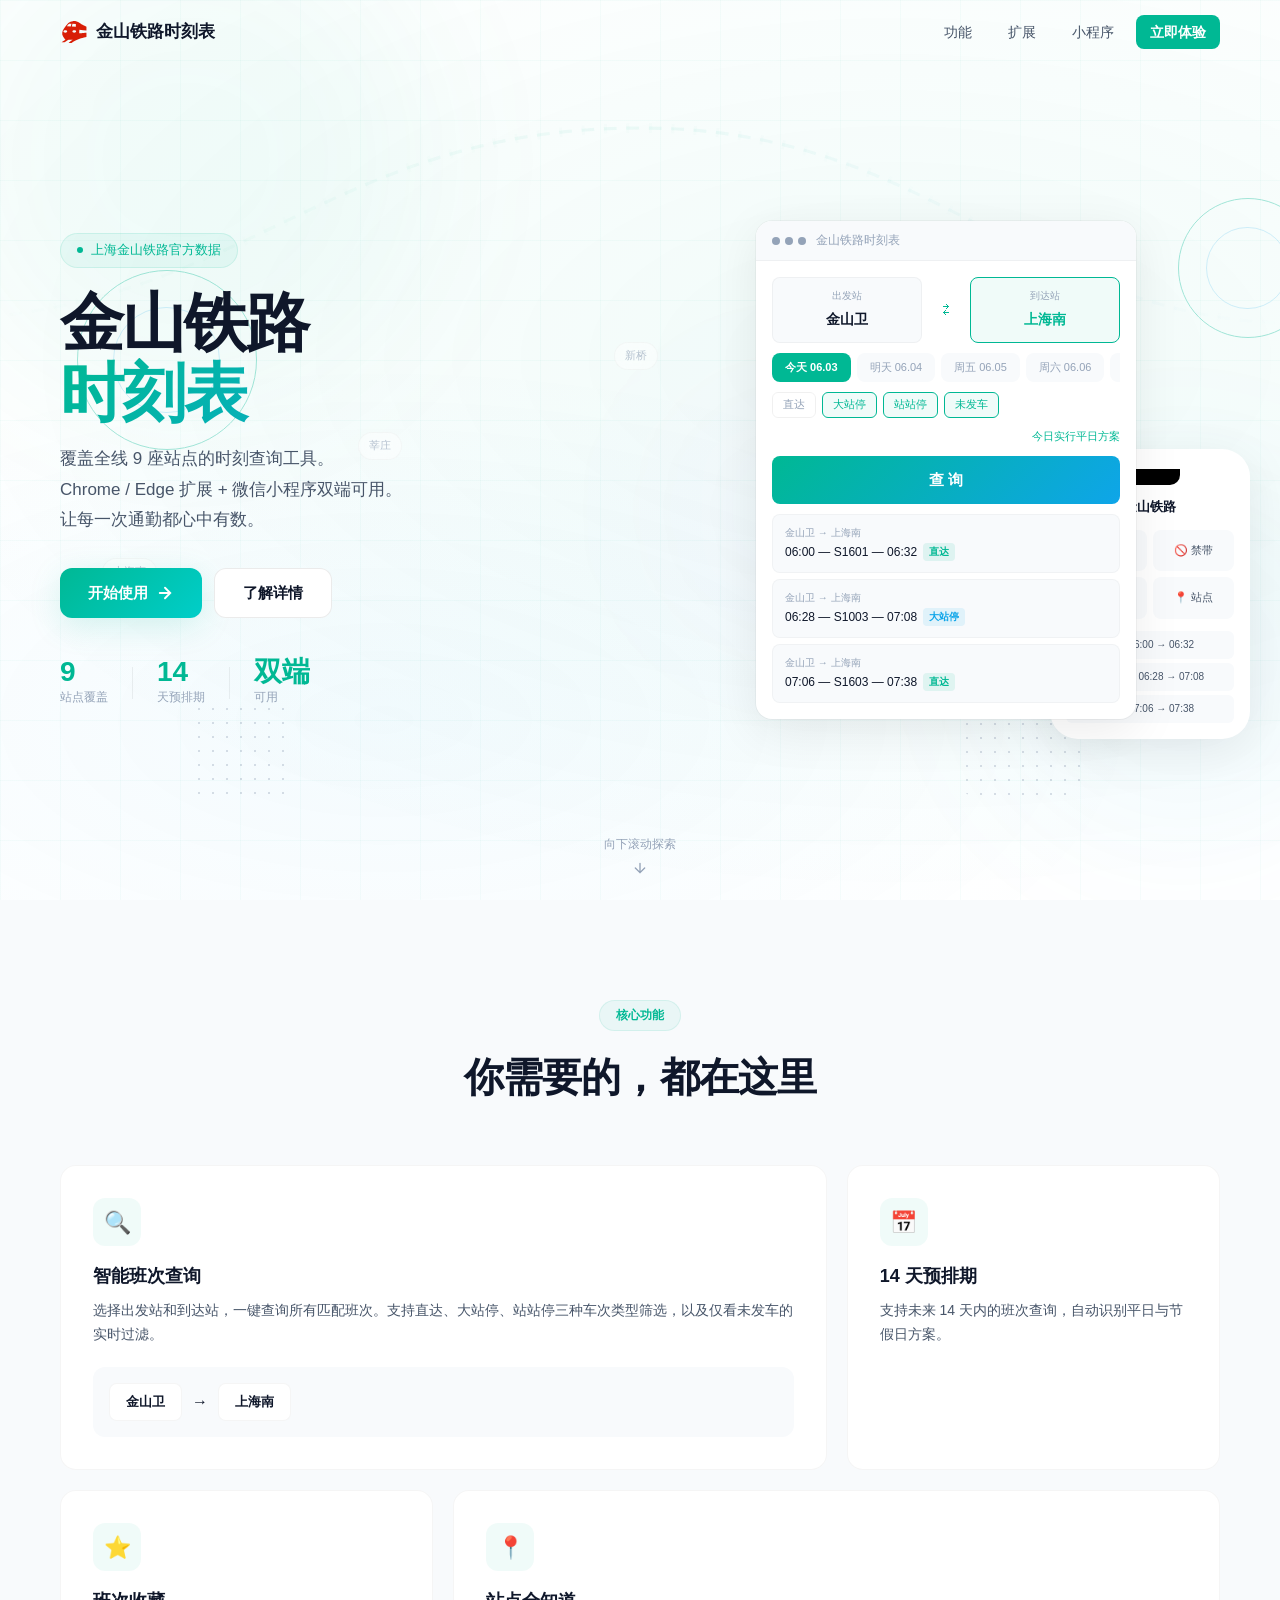
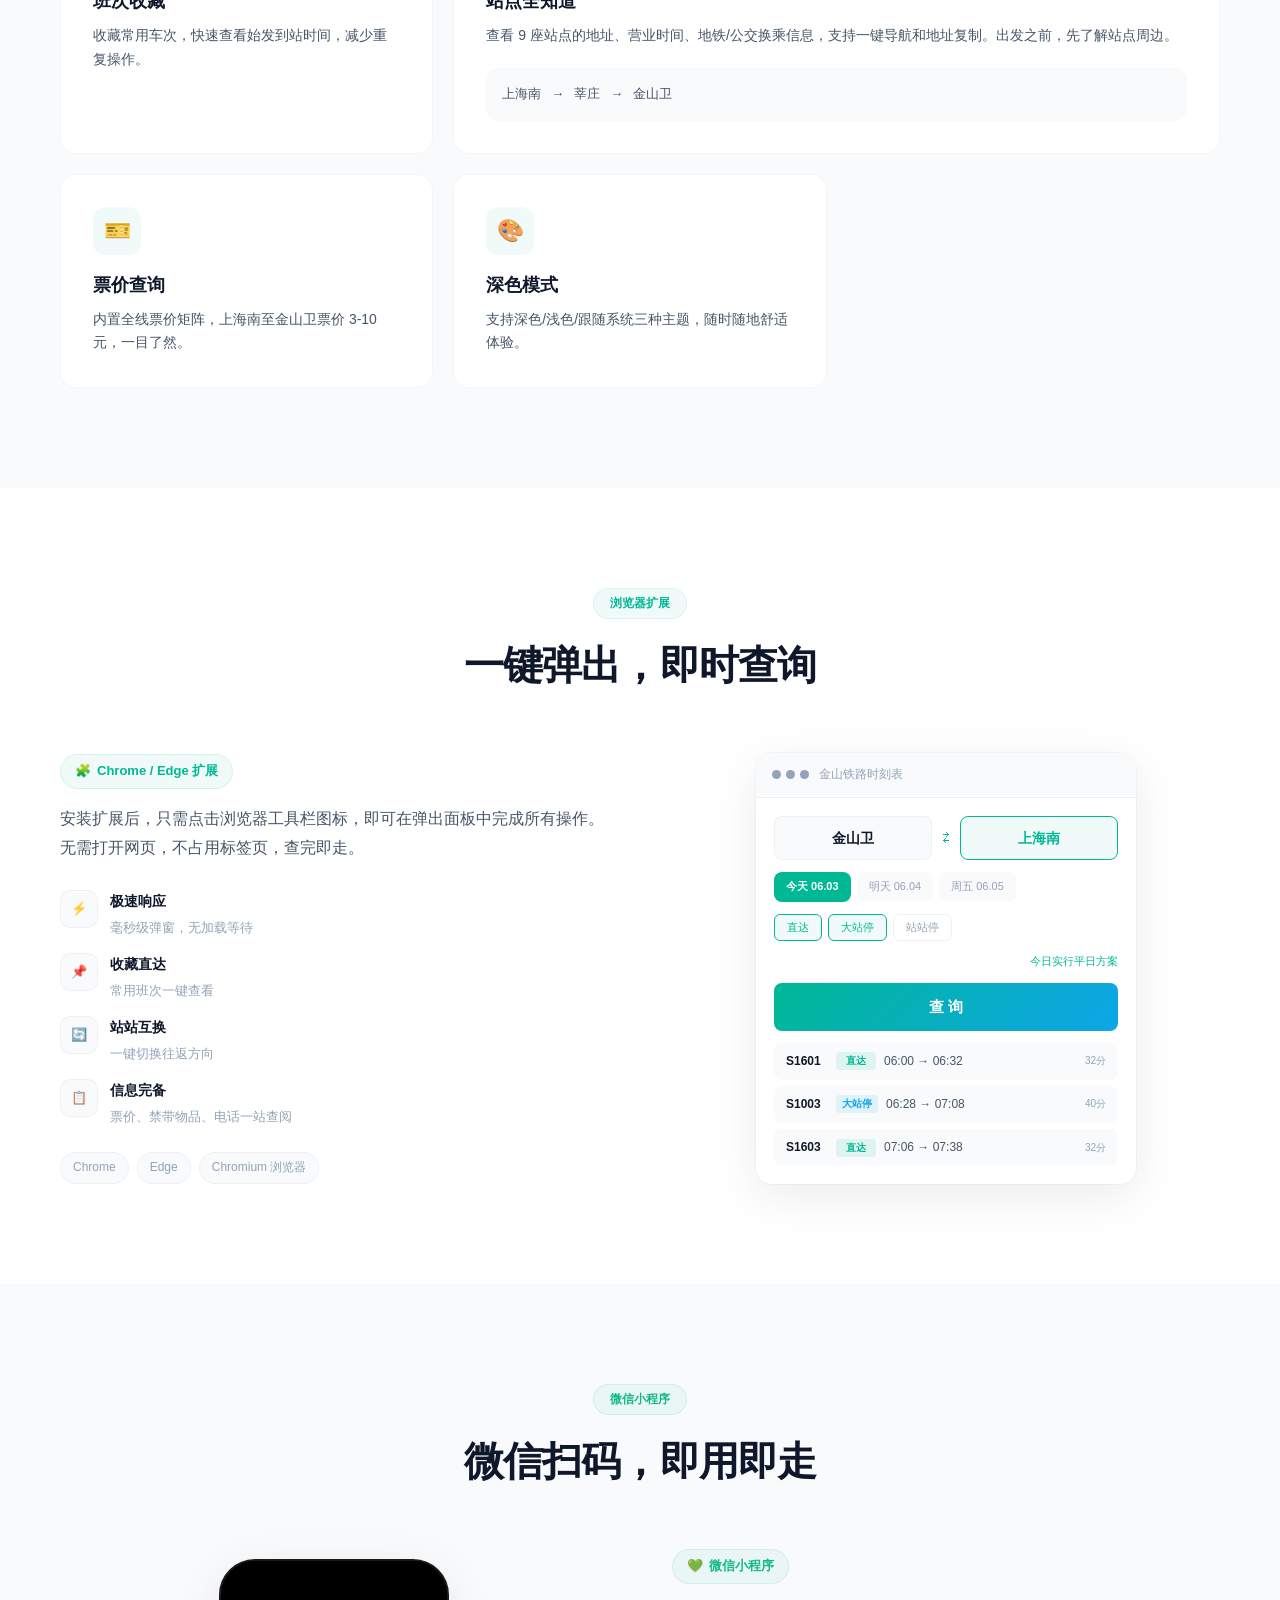
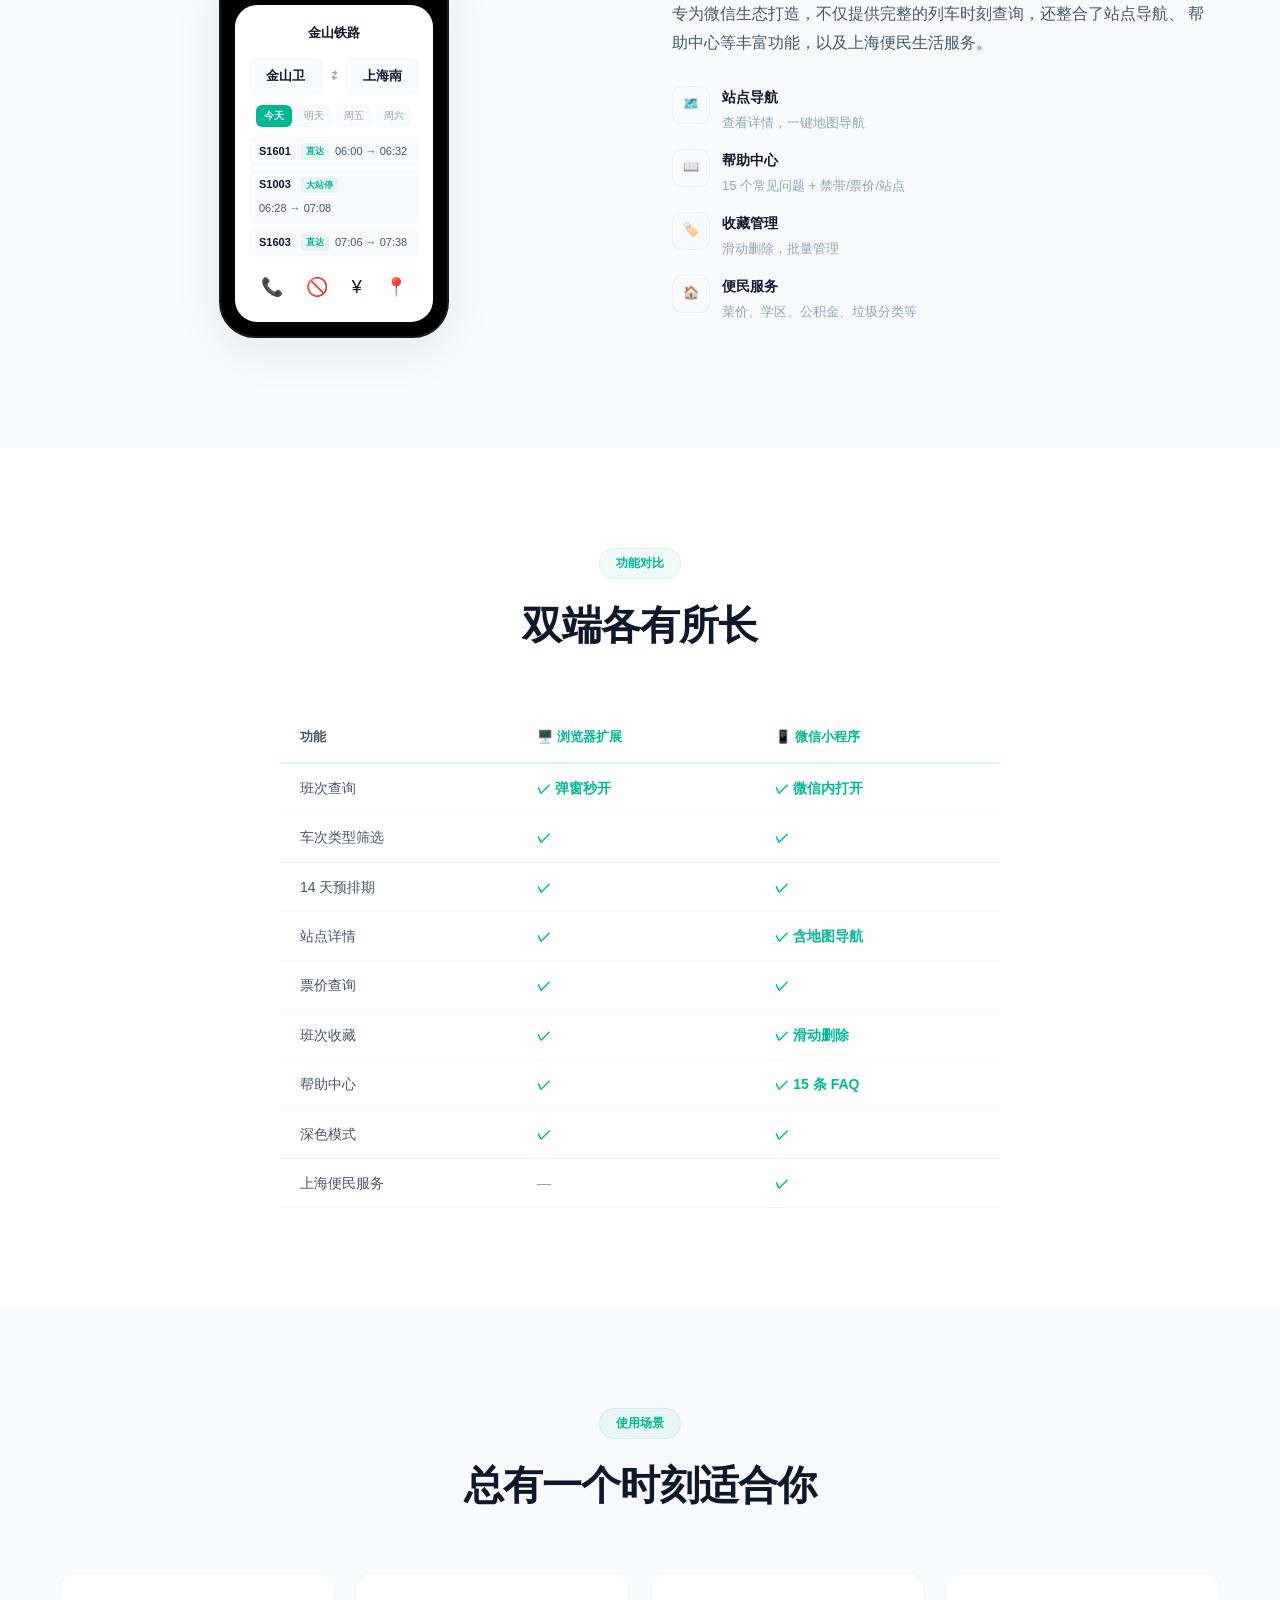
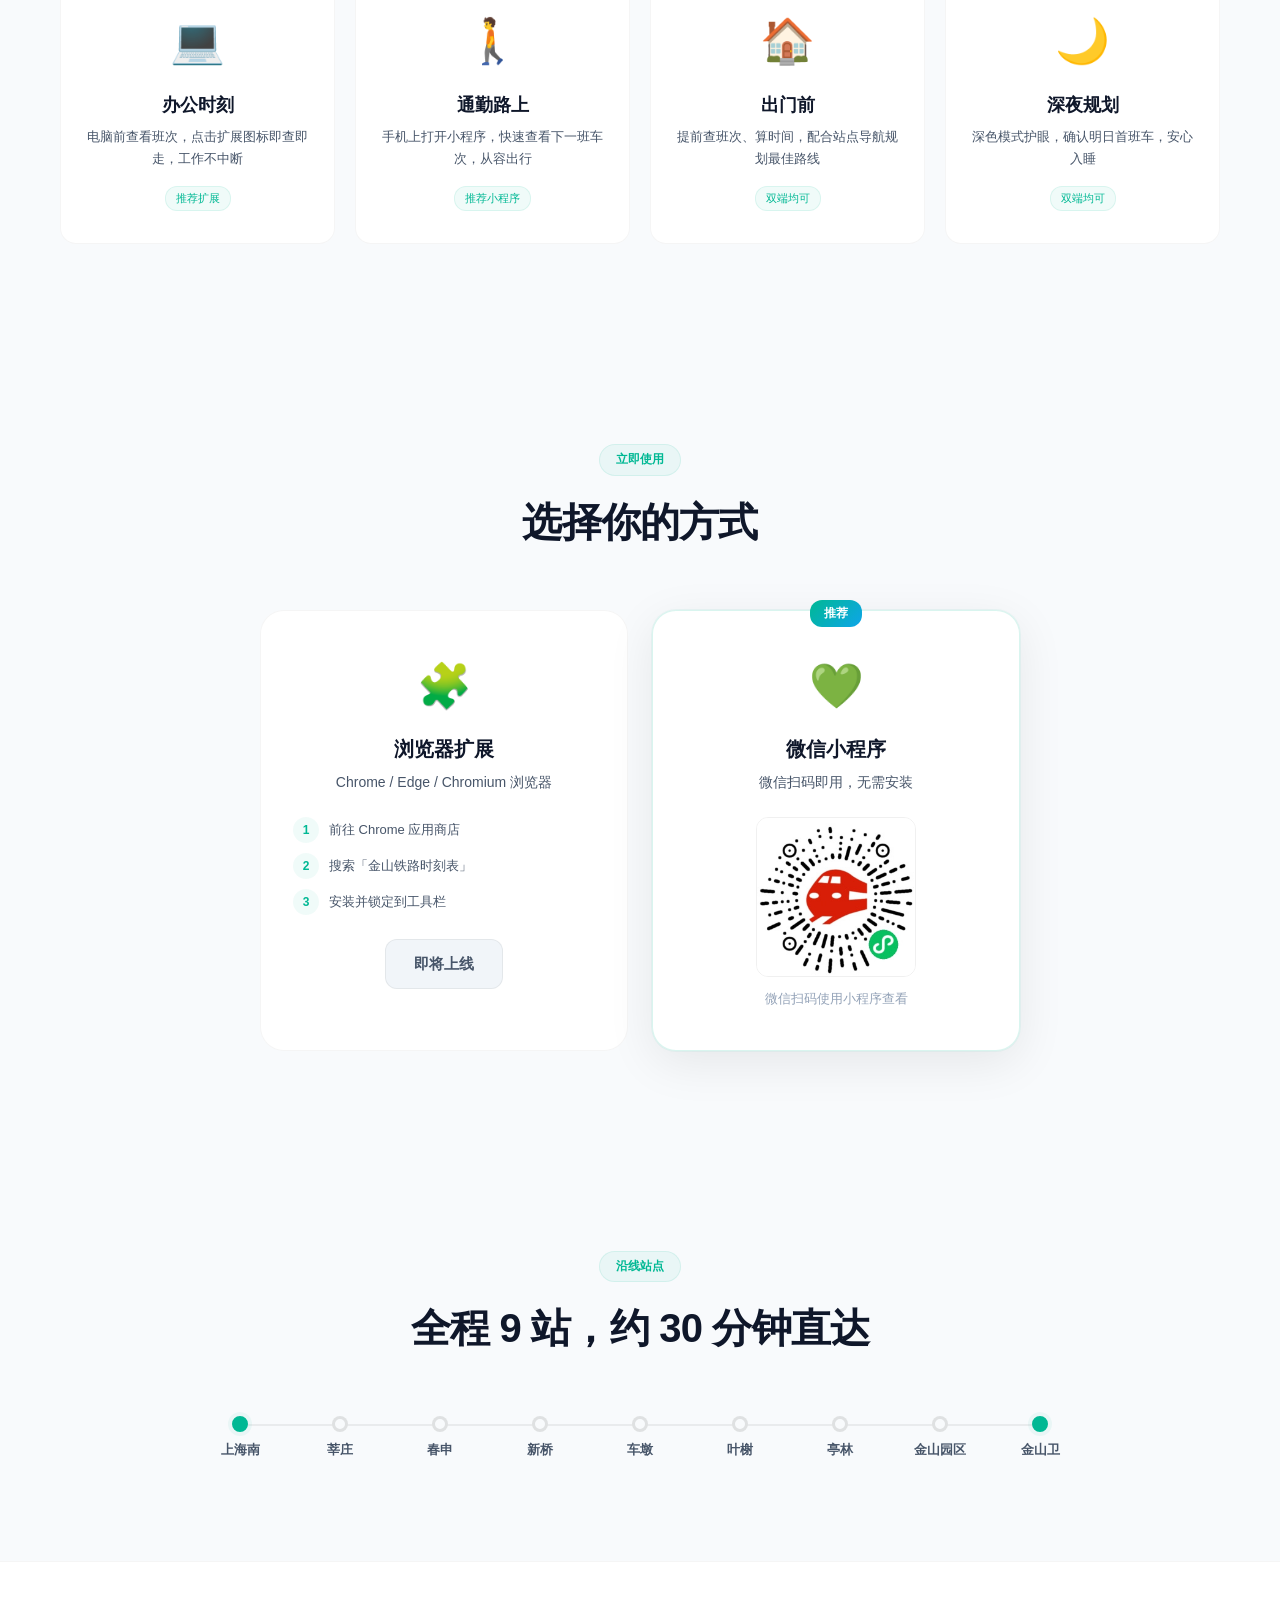
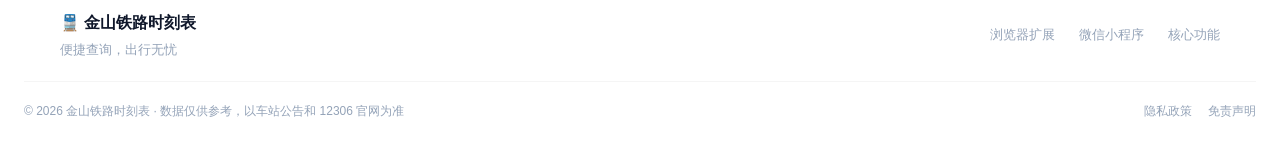
==== index.html @ a352ce3c "init: 金山铁路时刻表产品首页" ====
<!DOCTYPE html>
<html lang="zh-CN">
<head>
  <meta charset="UTF-8">
  <meta name="viewport" content="width=device-width, initial-scale=1.0">
  <meta name="description" content="金山铁路时刻表 - 上海地区金山铁路班次查询工具，支持 Chrome/Edge 扩展和微信小程序">
  <title>金山铁路时刻表</title>
  <link rel="icon" type="image/svg+xml" href="assets/logo.svg">
  <link rel="stylesheet" href="style.css">
</head>
<body>
  <!-- ===== 背景网格 ===== -->
    <div class="bg-grid"></div>

  <!-- 第一屏背景装饰 -->
  <div class="hero-decorations" aria-hidden="true">
    <div class="hd-blob blob-1"></div>
    <div class="hd-blob blob-2"></div>
    <div class="hd-blob blob-3"></div>
    <!-- 轨道 SVG -->
    <svg class="hd-track" viewBox="0 0 800 300" fill="none">
      <path d="M-50,200 C150,200 200,80 400,80 C600,80 650,220 850,200" stroke="url(#trackGrad)" stroke-width="2" stroke-dasharray="8 6" opacity="0.25"/>
      <path d="M-50,200 C150,200 200,80 400,80 C600,80 650,220 850,200" stroke="url(#trackGrad)" stroke-width="6" stroke-dasharray="2 12" opacity="0.08"/>
      <!-- 小列车 logo -->
      <image class="hd-train" href="assets/logo.svg" x="-16" y="-16" width="32" height="32" opacity="0.5"/>
      <defs>
        <linearGradient id="trackGrad" x1="0%" y1="0%" x2="100%" y2="0%">
          <stop offset="0%" stop-color="var(--brand)" stop-opacity="0"/>
          <stop offset="50%" stop-color="var(--brand)" stop-opacity="0.4"/>
          <stop offset="100%" stop-color="var(--accent)" stop-opacity="0"/>
        </linearGradient>
      </defs>
    </svg>
    <!-- 车站节点 -->
    <div class="hd-station" style="--x:8%;--y:62%;">上海南</div>
    <div class="hd-station" style="--x:28%;--y:48%;">莘庄</div>
    <div class="hd-station" style="--x:48%;--y:38%;">新桥</div>
    <div class="hd-station" style="--x:68%;--y:52%;">亭林</div>
    <div class="hd-station" style="--x:88%;--y:62%;">金山卫</div>
    <!-- 几何漂浮 -->
    <div class="hd-shape shape-ring" style="--x:6%;--y:30%;--size:180px;--dur:18s;--delay:0s;"></div>
    <div class="hd-shape shape-ring" style="--x:92%;--y:22%;--size:140px;--dur:22s;--delay:-5s;"></div>
    <div class="hd-shape shape-dots" style="--x:75%;--y:75%;--size:120px;--dur:20s;--delay:-8s;"></div>
    <div class="hd-shape shape-dots" style="--x:15%;--y:78%;--size:100px;--dur:24s;--delay:-12s;"></div>
  </div>

  <!-- ===== 导航 ===== -->
  <nav class="nav" id="nav">
    <div class="nav-container">
      <a href="#" class="nav-brand">
        <span class="nav-brand-icon"><img src="assets/logo.svg" alt="logo" class="nav-logo-img"></span>
        <span class="nav-brand-text">金山铁路时刻表</span>
      </a>
      <div class="nav-links">
        <a href="#features">功能</a>
        <a href="#extension">扩展</a>
        <a href="#miniprogram">小程序</a>
        <a href="#download" class="nav-cta">立即体验</a>
      </div>
    </div>
  </nav>

  <!-- ===== Hero ===== -->
  <section class="hero">
    <div class="hero-container">
      <div class="hero-left">
        <div class="hero-tag">
          <span class="hero-tag-dot"></span>
          上海金山铁路官方数据
        </div>
        <h1 class="hero-title">
          金山铁路
          <span class="hero-title-accent">时刻表</span>
        </h1>
        <p class="hero-desc">
          覆盖全线 9 座站点的时刻查询工具。<br>
          Chrome / Edge 扩展 + 微信小程序双端可用。<br>
          让每一次通勤都心中有数。
        </p>
        <div class="hero-btns">
          <a href="#download" class="btn btn-primary">
            <span>开始使用</span>
            <svg width="18" height="18" viewBox="0 0 24 24" fill="none" stroke="currentColor" stroke-width="2.5" stroke-linecap="round"><path d="M5 12h14M12 5l7 7-7 7"/></svg>
          </a>
          <a href="#extension" class="btn btn-ghost">了解详情</a>
        </div>
        <div class="hero-meta">
          <div class="hero-meta-item">
            <span class="hero-meta-num" data-target="9">0</span>
            <span class="hero-meta-label">站点覆盖</span>
          </div>
          <div class="hero-meta-sep"></div>
          <div class="hero-meta-item">
            <span class="hero-meta-num" data-target="14">0</span>
            <span class="hero-meta-label">天预排期</span>
          </div>
          <div class="hero-meta-sep"></div>
          <div class="hero-meta-item">
            <span class="hero-meta-num">双端</span>
            <span class="hero-meta-label">可用</span>
          </div>
        </div>
      </div>

      <div class="hero-right">
        <div class="hero-screenshot hero-screenshot-main">
          <div class="ss-header">
            <div class="ss-dots"><i></i><i></i><i></i></div>
            <span>金山铁路时刻表</span>
          </div>
          <div class="ss-body">
            <div class="ss-stations">
              <div class="ss-station">
                <span class="ss-st-label">出发站</span>
                <span class="ss-st-name">金山卫</span>
              </div>
              <div class="ss-swap">⇄</div>
              <div class="ss-station active">
                <span class="ss-st-label">到达站</span>
                <span class="ss-st-name">上海南</span>
              </div>
            </div>
            <div class="ss-dates">
              <span class="ss-date active">今天 06.03</span>
              <span class="ss-date">明天 06.04</span>
              <span class="ss-date">周五 06.05</span>
              <span class="ss-date">周六 06.06</span>
              <span class="ss-date">周日 06.07</span>
            </div>
            <div class="ss-filters">
              <span class="ss-filter">直达</span>
              <span class="ss-filter active">大站停</span>
              <span class="ss-filter active">站站停</span>
              <span class="ss-filter active">未发车</span>
            </div>
            <div class="ss-scheme">今日实行平日方案</div>
            <div class="ss-search-btn">查 询</div>
            <div class="ss-results">
              <div class="ss-result">
                <span class="ss-r-st">金山卫 → 上海南</span>
                <span class="ss-r-info">06:00 — S1601 — 06:32 <em class="tag tag-dir">直达</em></span>
              </div>
              <div class="ss-result">
                <span class="ss-r-st">金山卫 → 上海南</span>
                <span class="ss-r-info">06:28 — S1003 — 07:08 <em class="tag tag-exp">大站停</em></span>
              </div>
              <div class="ss-result">
                <span class="ss-r-st">金山卫 → 上海南</span>
                <span class="ss-r-info">07:06 — S1603 — 07:38 <em class="tag tag-dir">直达</em></span>
              </div>
            </div>
          </div>
        </div>
        <div class="hero-screenshot hero-screenshot-phone">
          <div class="phone-notch"></div>
          <div class="phone-title">金山铁路</div>
          <div class="phone-grid">
            <div class="phone-cell">📞 电话</div>
            <div class="phone-cell">🚫 禁带</div>
            <div class="phone-cell">¥ 票价</div>
            <div class="phone-cell">📍 站点</div>
          </div>
          <div class="phone-list">
            <div>S1601 直达 06:00 → 06:32</div>
            <div>S1003 大站停 06:28 → 07:08</div>
            <div>S1603 直达 07:06 → 07:38</div>
          </div>
        </div>
      </div>
    </div>

    <!-- 滚动提示 -->
    <div class="scroll-hint">
      <span>向下滚动探索</span>
      <svg width="16" height="16" viewBox="0 0 24 24" fill="none" stroke="currentColor" stroke-width="2" stroke-linecap="round"><path d="M12 5v14M5 12l7 7 7-7"/></svg>
    </div>
  </section>

  <!-- ===== 功能亮点 ===== -->
  <section class="section section-dark" id="features">
    <div class="container">
      <div class="section-header">
        <span class="section-tag">核心功能</span>
        <h2 class="section-title">你需要的，都在这里</h2>
      </div>

      <div class="bento-grid">
        <div class="bento-card bento-card-lg">
          <div class="bento-icon">🔍</div>
          <h3>智能班次查询</h3>
          <p>选择出发站和到达站，一键查询所有匹配班次。支持直达、大站停、站站停三种车次类型筛选，以及仅看未发车的实时过滤。</p>
          <div class="bento-visual bento-visual-search">
            <div class="bv-station">金山卫</div>
            <span>→</span>
            <div class="bv-station">上海南</div>
          </div>
        </div>

        <div class="bento-card">
          <div class="bento-icon">📅</div>
          <h3>14 天预排期</h3>
          <p>支持未来 14 天内的班次查询，自动识别平日与节假日方案。</p>
        </div>

        <div class="bento-card">
          <div class="bento-icon">⭐</div>
          <h3>班次收藏</h3>
          <p>收藏常用车次，快速查看始发到站时间，减少重复操作。</p>
        </div>

        <div class="bento-card bento-card-lg">
          <div class="bento-icon">📍</div>
          <h3>站点全知道</h3>
          <p>查看 9 座站点的地址、营业时间、地铁/公交换乘信息，支持一键导航和地址复制。出发之前，先了解站点周边。</p>
          <div class="bento-visual bento-visual-stations">
            <span>上海南</span><span>→</span><span>莘庄</span><span>→</span><span>金山卫</span>
          </div>
        </div>

        <div class="bento-card">
          <div class="bento-icon">🎫</div>
          <h3>票价查询</h3>
          <p>内置全线票价矩阵，上海南至金山卫票价 3-10 元，一目了然。</p>
        </div>

        <div class="bento-card">
          <div class="bento-icon">🎨</div>
          <h3>深色模式</h3>
          <p>支持深色/浅色/跟随系统三种主题，随时随地舒适体验。</p>
        </div>
      </div>
    </div>
  </section>

  <!-- ===== 浏览器扩展 ===== -->
  <section class="section" id="extension">
    <div class="container">
      <div class="section-header">
        <span class="section-tag">浏览器扩展</span>
        <h2 class="section-title">一键弹出，即时查询</h2>
      </div>

      <div class="showcase">
        <div class="showcase-text">
          <div class="showcase-badge">
            <span>🧩</span>
            Chrome / Edge 扩展
          </div>
          <p class="showcase-desc">
            安装扩展后，只需点击浏览器工具栏图标，即可在弹出面板中完成所有操作。
            无需打开网页，不占用标签页，查完即走。
          </p>
          <div class="showcase-features">
            <div class="sf-item">
              <span class="sf-icon">⚡</span>
              <div>
                <strong>极速响应</strong>
                <span>毫秒级弹窗，无加载等待</span>
              </div>
            </div>
            <div class="sf-item">
              <span class="sf-icon">📌</span>
              <div>
                <strong>收藏直达</strong>
                <span>常用班次一键查看</span>
              </div>
            </div>
            <div class="sf-item">
              <span class="sf-icon">🔄</span>
              <div>
                <strong>站站互换</strong>
                <span>一键切换往返方向</span>
              </div>
            </div>
            <div class="sf-item">
              <span class="sf-icon">📋</span>
              <div>
                <strong>信息完备</strong>
                <span>票价、禁带物品、电话一站查阅</span>
              </div>
            </div>
          </div>
          <div class="showcase-tags">
            <span>Chrome</span>
            <span>Edge</span>
            <span>Chromium 浏览器</span>
          </div>
        </div>

        <div class="showcase-visual">
          <div class="ext-window">
            <div class="ext-bar">
              <span class="ext-dots"><i></i><i></i><i></i></span>
              <span class="ext-title">金山铁路时刻表</span>
            </div>
            <div class="ext-body">
              <div class="ext-row ext-stations">
                <div>金山卫</div>
                <span>⇄</span>
                <div class="on">上海南</div>
              </div>
              <div class="ext-row ext-dates">
                <span class="on">今天 06.03</span>
                <span>明天 06.04</span>
                <span>周五 06.05</span>
              </div>
              <div class="ext-row ext-filters">
                <span class="on">直达</span>
                <span class="on">大站停</span>
                <span>站站停</span>
              </div>
              <div class="ext-scheme">今日实行平日方案</div>
              <div class="ext-btn">查 询</div>
              <div class="ext-list">
                <div><b>S1601</b><em class="dir">直达</em><span>06:00 → 06:32</span><small>32分</small></div>
                <div><b>S1003</b><em class="exp">大站停</em><span>06:28 → 07:08</span><small>40分</small></div>
                <div><b>S1603</b><em class="dir">直达</em><span>07:06 → 07:38</span><small>32分</small></div>
              </div>
            </div>
          </div>
        </div>
      </div>
    </div>
  </section>

  <!-- ===== 微信小程序 ===== -->
  <section class="section section-dark" id="miniprogram">
    <div class="container">
      <div class="section-header">
        <span class="section-tag section-tag-green">微信小程序</span>
        <h2 class="section-title">微信扫码，即用即走</h2>
      </div>

      <div class="showcase showcase-reverse">
        <div class="showcase-text">
          <div class="showcase-badge showcase-badge-green">
            <span>💚</span>
            微信小程序
          </div>
          <p class="showcase-desc">
            专为微信生态打造，不仅提供完整的列车时刻查询，还整合了站点导航、
            帮助中心等丰富功能，以及上海便民生活服务。
          </p>
          <div class="showcase-features">
            <div class="sf-item">
              <span class="sf-icon">🗺️</span>
              <div>
                <strong>站点导航</strong>
                <span>查看详情，一键地图导航</span>
              </div>
            </div>
            <div class="sf-item">
              <span class="sf-icon">📖</span>
              <div>
                <strong>帮助中心</strong>
                <span>15 个常见问题 + 禁带/票价/站点</span>
              </div>
            </div>
            <div class="sf-item">
              <span class="sf-icon">🏷️</span>
              <div>
                <strong>收藏管理</strong>
                <span>滑动删除，批量管理</span>
              </div>
            </div>
            <div class="sf-item">
              <span class="sf-icon">🏠</span>
              <div>
                <strong>便民服务</strong>
                <span>菜价、学区、公积金、垃圾分类等</span>
              </div>
            </div>
          </div>
        </div>

        <div class="showcase-visual">
          <div class="phone-device">
            <div class="phone-notch"></div>
            <div class="phone-screen">
              <div class="phone-nav">金山铁路</div>
              <div class="phone-stations">
                <div>金山卫</div>
                <span>⇄</span>
                <div>上海南</div>
              </div>
              <div class="phone-dates">
                <span class="on">今天</span>
                <span>明天</span>
                <span>周五</span>
                <span>周六</span>
              </div>
              <div class="phone-card">
                <div><b>S1601</b><em>直达</em><span>06:00 → 06:32</span></div>
                <div><b>S1003</b><em>大站停</em><span>06:28 → 07:08</span></div>
                <div><b>S1603</b><em>直达</em><span>07:06 → 07:38</span></div>
              </div>
              <div class="phone-icons">
                <span>📞</span><span>🚫</span><span>¥</span><span>📍</span>
              </div>
            </div>
          </div>
        </div>
      </div>
    </div>
  </section>

  <!-- ===== 对比 ===== -->
  <section class="section" id="compare">
    <div class="container">
      <div class="section-header">
        <span class="section-tag">功能对比</span>
        <h2 class="section-title">双端各有所长</h2>
      </div>

      <div class="compare-wrap">
        <table class="compare-table">
          <thead>
            <tr>
              <th>功能</th>
              <th>🖥️ 浏览器扩展</th>
              <th>📱 微信小程序</th>
            </tr>
          </thead>
          <tbody>
            <tr><td>班次查询</td><td class="yes">✓ 弹窗秒开</td><td class="yes">✓ 微信内打开</td></tr>
            <tr><td>车次类型筛选</td><td class="yes">✓</td><td class="yes">✓</td></tr>
            <tr><td>14 天预排期</td><td class="yes">✓</td><td class="yes">✓</td></tr>
            <tr><td>站点详情</td><td class="yes">✓</td><td class="yes">✓ 含地图导航</td></tr>
            <tr><td>票价查询</td><td class="yes">✓</td><td class="yes">✓</td></tr>
            <tr><td>班次收藏</td><td class="yes">✓</td><td class="yes">✓ 滑动删除</td></tr>
            <tr><td>帮助中心</td><td class="yes">✓</td><td class="yes">✓ 15 条 FAQ</td></tr>
            <tr><td>深色模式</td><td class="yes">✓</td><td class="yes">✓</td></tr>
            <tr><td>上海便民服务</td><td class="no">—</td><td class="yes">✓</td></tr>
          </tbody>
        </table>
      </div>
    </div>
  </section>

  <!-- ===== 使用场景 ===== -->
  <section class="section section-dark" id="scenarios">
    <div class="container">
      <div class="section-header">
        <span class="section-tag">使用场景</span>
        <h2 class="section-title">总有一个时刻适合你</h2>
      </div>

      <div class="scenario-grid">
        <div class="scenario-card">
          <div class="scenario-icon">💻</div>
          <h3>办公时刻</h3>
          <p>电脑前查看班次，点击扩展图标即查即走，工作不中断</p>
          <span class="scenario-tag">推荐扩展</span>
        </div>
        <div class="scenario-card">
          <div class="scenario-icon">🚶</div>
          <h3>通勤路上</h3>
          <p>手机上打开小程序，快速查看下一班车次，从容出行</p>
          <span class="scenario-tag">推荐小程序</span>
        </div>
        <div class="scenario-card">
          <div class="scenario-icon">🏠</div>
          <h3>出门前</h3>
          <p>提前查班次、算时间，配合站点导航规划最佳路线</p>
          <span class="scenario-tag">双端均可</span>
        </div>
        <div class="scenario-card">
          <div class="scenario-icon">🌙</div>
          <h3>深夜规划</h3>
          <p>深色模式护眼，确认明日首班车，安心入睡</p>
          <span class="scenario-tag">双端均可</span>
        </div>
      </div>
    </div>
  </section>

  <!-- ===== 下载 ===== -->
  <section class="section cta-section" id="download">
    <div class="container">
      <div class="section-header">
        <span class="section-tag">立即使用</span>
        <h2 class="section-title">选择你的方式</h2>
      </div>

      <div class="cta-grid">
        <div class="cta-card">
          <div class="cta-card-icon">🧩</div>
          <h3>浏览器扩展</h3>
          <p>Chrome / Edge / Chromium 浏览器</p>
          <div class="cta-steps">
            <div><span>1</span>前往 Chrome 应用商店</div>
            <div><span>2</span>搜索「金山铁路时刻表」</div>
            <div><span>3</span>安装并锁定到工具栏</div>
          </div>
          <a class="btn btn-secondary" href="#" onclick="return false;">即将上线</a>
        </div>

        <div class="cta-card cta-card-highlight">
          <div class="cta-card-badge">推荐</div>
          <div class="cta-card-icon">💚</div>
          <h3>微信小程序</h3>
          <p>微信扫码即用，无需安装</p>
          <div class="cta-qr">
            <img src="assets/wechat_qr_code.jpg" alt="小程序码" onerror="this.style.display='none';this.nextElementSibling.style.display='block';">
            <div class="cta-qr-fallback" style="display:none;">
              <span>📱</span>二维码图片<br>请放入 assets/wechat_qr_code.jpg
            </div>
          </div>
          <div class="cta-qr-text">微信扫码使用小程序查看</div>
        </div>
      </div>
    </div>
  </section>

  <!-- ===== 站点 ===== -->
  <section class="section section-dark" id="stations">
    <div class="container">
      <div class="section-header">
        <span class="section-tag">沿线站点</span>
        <h2 class="section-title">全程 9 站，约 30 分钟直达</h2>
      </div>

      <div class="station-track">
        <div class="station-node">
          <div class="station-dot start"></div>
          <span>上海南</span>
        </div>
        <div class="station-node">
          <div class="station-dot"></div>
          <span>莘庄</span>
        </div>
        <div class="station-node">
          <div class="station-dot"></div>
          <span>春申</span>
        </div>
        <div class="station-node">
          <div class="station-dot"></div>
          <span>新桥</span>
        </div>
        <div class="station-node">
          <div class="station-dot"></div>
          <span>车墩</span>
        </div>
        <div class="station-node">
          <div class="station-dot"></div>
          <span>叶榭</span>
        </div>
        <div class="station-node">
          <div class="station-dot"></div>
          <span>亭林</span>
        </div>
        <div class="station-node">
          <div class="station-dot"></div>
          <span>金山园区</span>
        </div>
        <div class="station-node">
          <div class="station-dot end"></div>
          <span>金山卫</span>
        </div>
      </div>
    </div>
  </section>

  <!-- ===== 页脚 ===== -->
  <footer class="footer">
    <div class="container footer-inner">
      <div class="footer-brand">
        <span>🚆 金山铁路时刻表</span>
        <p>便捷查询，出行无忧</p>
      </div>
      <div class="footer-links">
        <a href="#extension">浏览器扩展</a>
        <a href="#miniprogram">微信小程序</a>
        <a href="#features">核心功能</a>
      </div>
    </div>
    <div class="footer-copy">
      <span>© 2026 金山铁路时刻表 · 数据仅供参考，以车站公告和 12306 官网为准</span>
      <span class="footer-copy-links">
        <a href="privacy.html">隐私政策</a>
        <a href="disclaimer.html">免责声明</a>
      </span>
    </div>
  </footer>

  <script src="script.js"></script>
</body>
</html>
---- style.css ----
/* ===== 基础 ===== */
:root {
  --ink: #0a0f1a;
  --ink-2: #111827;
  --ink-3: #1e293b;
  --surface: #ffffff;
  --surface-2: #f8fafc;
  --surface-3: #f1f5f9;
  --text: #0f172a;
  --text-2: #475569;
  --text-3: #94a3b8;
  --brand: #00b894;
  --brand-2: #00cec9;
  --brand-light: rgba(0,184,148,0.06);
  --brand-glow: rgba(0,184,148,0.15);
  --accent: #0ea5e9;
  --accent-light: rgba(14,165,233,0.06);
  --danger: #ef4444;
  --warn: #f59e0b;
  --green: #10b981;
  --radius-sm: 8px;
  --radius: 12px;
  --radius-lg: 16px;
  --radius-xl: 24px;
  --shadow-sm: 0 1px 3px rgba(0,0,0,0.04);
  --shadow: 0 4px 20px rgba(0,0,0,0.06);
  --shadow-lg: 0 12px 48px rgba(0,0,0,0.08);
  --shadow-brand: 0 8px 32px var(--brand-glow);
  --max: 1160px;
  --t: 0.25s cubic-bezier(0.4,0,0.2,1);
}

*{margin:0;padding:0;box-sizing:border-box}
html{scroll-behavior:smooth;font-size:16px}
body{
  font-family:-apple-system,BlinkMacSystemFont,"PingFang SC","Microsoft YaHei","Segoe UI",sans-serif;
  color:var(--text);
  line-height:1.6;
  background:var(--surface);
  -webkit-font-smoothing:antialiased;
  overflow-x:hidden;
}
a{color:inherit;text-decoration:none}
img{display:block;max-width:100%}

/* ===== 背景网格 ===== */
.bg-grid{
  position:fixed;
  inset:0;
  pointer-events:none;
  z-index:0;
  background-image:
    linear-gradient(rgba(0,184,148,0.03) 1px,transparent 1px),
    linear-gradient(90deg,rgba(0,184,148,0.03) 1px,transparent 1px);
  background-size:60px 60px;
}

/* ===== 导航 ===== */
.nav{
  position:fixed;
  top:0;left:0;right:0;
  z-index:100;
  padding:0 24px;
  transition:all var(--t);
}
.nav.scrolled{
  background:rgba(255,255,255,0.92);
  backdrop-filter:blur(20px);
  box-shadow:0 1px 0 rgba(0,0,0,0.04);
}
.nav-container{
  max-width:var(--max);
  margin:0 auto;
  display:flex;
  align-items:center;
  justify-content:space-between;
  height:64px;
}
.nav-brand{
  display:flex;
  align-items:center;
  gap:8px;
  font-weight:700;
  font-size:17px;
}
.nav-brand-icon{display:flex;align-items:center}
.nav-logo-img{width:28px;height:28px}
.nav-brand-text{color:var(--text)}
.nav-links{display:flex;align-items:center;gap:8px}
.nav-links a{
  padding:6px 14px;
  border-radius:var(--radius-sm);
  font-size:14px;
  color:var(--text-2);
  transition:all var(--t);
}
.nav-links a:hover{color:var(--text);background:var(--surface-3)}
.nav-cta{
  background:var(--brand)!important;
  color:#fff!important;
  font-weight:600;
}
.nav-cta:hover{background:#009e7f!important;color:#fff!important}

/* ===== Hero 背景装饰 ===== */
.hero-decorations{
  position:absolute;inset:0;pointer-events:none;overflow:hidden;z-index:1;
}
/* 大光晕 */
.hd-blob{
  position:absolute;border-radius:50%;
  filter:blur(80px);opacity:0.4;
  animation:blob-drift 20s ease-in-out infinite;
}
.blob-1{
  width:500px;height:500px;
  background:rgba(0,184,148,0.12);
  top:-10%;left:-5%;
  animation-delay:0s;
}
.blob-2{
  width:400px;height:400px;
  background:rgba(14,165,233,0.1);
  bottom:5%;right:-8%;
  animation-delay:-7s;
}
.blob-3{
  width:300px;height:300px;
  background:rgba(124,58,237,0.06);
  top:40%;left:50%;
  animation-delay:-14s;
}
@keyframes blob-drift{
  0%,100%{transform:translate(0,0) scale(1)}
  33%{transform:translate(40px,-30px) scale(1.08)}
  66%{transform:translate(-25px,20px) scale(0.92)}
}
/* 轨道 SVG */
.hd-track{
  position:absolute;
  width:100%;height:auto;
  top:0;left:0;
  opacity:0.6;
  pointer-events:none;
}
.hd-train{
  offset-path:path('M-50,200 C150,200 200,80 400,80 C600,80 650,220 850,200');
  offset-rotate:auto;
  animation:train-run 30s linear infinite;
}
@keyframes train-run{
  0%{offset-distance:100%}
  100%{offset-distance:0%}
}
/* 车站标注 */
.hd-station{
  position:absolute;
  left:var(--x);top:var(--y);
  font-size:11px;font-weight:500;
  color:var(--text-3);
  padding:4px 10px;
  background:rgba(255,255,255,0.7);
  backdrop-filter:blur(8px);
  border-radius:20px;
  border:1px solid rgba(0,0,0,0.04);
  opacity:0.65;
  animation:station-glow 4s ease-in-out infinite;
  animation-delay:calc(var(--x) * -0.1s);
}
@keyframes station-glow{
  0%,100%{opacity:0.5;transform:scale(1)}
  50%{opacity:0.85;transform:scale(1.03)}
}
/* 几何漂浮 */
.hd-shape{
  position:absolute;
  left:var(--x);top:var(--y);
  width:var(--size);height:var(--size);
  animation:shape-float var(--dur) ease-in-out infinite;
  animation-delay:var(--delay);
  opacity:0.35;
}
.shape-ring{
  border:1.5px solid var(--brand);
  border-radius:50%;
}
.shape-ring::after{
  content:'';position:absolute;
  inset:20%;border:1px solid var(--accent);
  border-radius:50%;opacity:0.5;
}
.shape-dots{
  background-image:radial-gradient(circle,var(--text-3) 1px,transparent 1px);
  background-size:14px 14px;
  border-radius:var(--radius);
}
@keyframes shape-float{
  0%,100%{transform:translate(0,0) rotate(0deg)}
  25%{transform:translate(8px,-12px) rotate(3deg)}
  50%{transform:translate(-6px,8px) rotate(-2deg)}
  75%{transform:translate(10px,4px) rotate(1deg)}
}

/* ===== Hero ===== */
.hero{
  position:relative;
  min-height:100vh;
  display:flex;
  align-items:center;
  padding:120px 24px 80px;
  background:
    radial-gradient(ellipse 80% 60% at 70% 40%,rgba(0,184,148,0.06),transparent),
    radial-gradient(ellipse 60% 40% at 30% 80%,rgba(14,165,233,0.05),transparent);
}
.hero-container{
  max-width:var(--max);
  margin:0 auto;
  display:grid;
  grid-template-columns:1fr 1fr;
  gap:64px;
  align-items:center;
  width:100%;
}
.hero-left{position:relative;z-index:2}
.hero-tag{
  display:inline-flex;
  align-items:center;
  gap:8px;
  padding:6px 16px;
  border-radius:20px;
  font-size:13px;
  font-weight:500;
  color:var(--brand);
  background:var(--brand-light);
  border:1px solid rgba(0,184,148,0.12);
  margin-bottom:20px;
}
.hero-tag-dot{
  width:6px;height:6px;border-radius:50%;
  background:var(--brand);
  animation:pulse 2s infinite;
}
@keyframes pulse{0%,100%{opacity:1}50%{opacity:.4}}
.hero-title{
  font-size:clamp(42px,5vw,64px);
  font-weight:800;
  line-height:1.1;
  letter-spacing:-0.03em;
  margin-bottom:16px;
}
.hero-title-accent{
  display:block;
  background:linear-gradient(135deg,var(--brand),var(--accent));
  -webkit-background-clip:text;
  -webkit-text-fill-color:transparent;
  background-clip:text;
}
.hero-desc{
  font-size:17px;
  color:var(--text-2);
  line-height:1.8;
  margin-bottom:32px;
  max-width:460px;
}
.hero-btns{display:flex;gap:12px;margin-bottom:40px;flex-wrap:wrap}
.btn{
  display:inline-flex;
  align-items:center;
  justify-content:center;
  gap:8px;
  padding:12px 28px;
  border-radius:var(--radius);
  font-size:15px;
  font-weight:600;
  transition:all var(--t);
  border:none;
  cursor:pointer;
}
.btn-primary{
  background:linear-gradient(135deg,var(--brand),var(--brand-2));
  color:#fff;
  box-shadow:var(--shadow-brand);
}
.btn-primary:hover{transform:translateY(-2px);box-shadow:0 12px 40px var(--brand-glow)}
.btn-ghost{
  background:var(--surface);
  color:var(--text);
  border:1px solid rgba(0,0,0,0.08);
}
.btn-ghost:hover{border-color:var(--brand);color:var(--brand);background:var(--brand-light)}
.btn-secondary{
  background:var(--surface-3);
  color:var(--text-2);
  border:1px solid rgba(0,0,0,0.06);
}

.hero-meta{
  display:flex;
  align-items:center;
  gap:24px;
  flex-wrap:wrap;
}
.hero-meta-item{display:flex;flex-direction:column;gap:2px}
.hero-meta-num{font-size:28px;font-weight:800;color:var(--brand);line-height:1}
.hero-meta-label{font-size:12px;color:var(--text-3)}
.hero-meta-sep{width:1px;height:32px;background:rgba(0,0,0,0.06)}

/* Hero 截图 */
.hero-right{
  position:relative;
  display:flex;
  justify-content:center;
  align-items:center;
}
.hero-screenshot{
  background:#fff;
  border-radius:var(--radius-lg);
  box-shadow:var(--shadow-lg),0 0 0 1px rgba(0,0,0,0.04);
  overflow:hidden;
}
.hero-screenshot-main{
  width:380px;
  z-index:2;
  position:relative;
}
.ss-header{
  display:flex;
  align-items:center;
  gap:10px;
  padding:10px 16px;
  background:var(--surface-2);
  border-bottom:1px solid rgba(0,0,0,0.04);
}
.ss-dots{display:flex;gap:5px}
.ss-dots i{width:8px;height:8px;border-radius:50%;background:var(--text-3)}
.ss-header span{font-size:12px;color:var(--text-3)}
.ss-body{padding:16px;display:flex;flex-direction:column;gap:10px}
.ss-stations{display:flex;align-items:center;gap:10px}
.ss-station{
  flex:1;text-align:center;
  padding:10px;border-radius:var(--radius-sm);
  background:var(--surface-2);
  border:1px solid rgba(0,0,0,0.04);
}
.ss-st-label{display:block;font-size:10px;color:var(--text-3);margin-bottom:2px}
.ss-st-name{font-size:14px;font-weight:700;color:var(--text)}
.ss-station.active{border-color:var(--brand);background:var(--brand-light)}
.ss-station.active .ss-st-name{color:var(--brand)}
.ss-swap{font-size:16px;color:var(--brand);width:28px;text-align:center;flex-shrink:0}
.ss-dates{display:flex;gap:6px;overflow:hidden}
.ss-date{
  padding:5px 12px;border-radius:8px;
  background:var(--surface-2);font-size:11px;color:var(--text-3);
  flex-shrink:0;border:1px solid transparent;
}
.ss-date.active{background:var(--brand);color:#fff;font-weight:600}
.ss-filters{display:flex;gap:6px;flex-wrap:wrap}
.ss-filter{
  padding:3px 10px;border-radius:6px;
  font-size:11px;color:var(--text-3);
  border:1px solid rgba(0,0,0,0.06);
}
.ss-filter.active{border-color:var(--brand);color:var(--brand);background:var(--brand-light)}
.ss-scheme{font-size:11px;color:var(--brand);text-align:right}
.ss-search-btn{
  text-align:center;padding:12px;border-radius:var(--radius-sm);
  background:linear-gradient(135deg,var(--brand),var(--accent));
  color:#fff;font-weight:700;font-size:15px;cursor:default;
}
.ss-results{display:flex;flex-direction:column;gap:6px}
.ss-result{
  padding:10px 12px;border-radius:var(--radius-sm);
  background:var(--surface-2);border:1px solid rgba(0,0,0,0.03);
  display:flex;flex-direction:column;gap:2px;
}
.ss-r-st{font-size:10px;color:var(--text-3)}
.ss-r-info{font-size:12px;color:var(--text);display:flex;align-items:center;gap:6px;flex-wrap:wrap}
.tag{font-size:10px;padding:1px 6px;border-radius:4px;font-weight:600;font-style:normal}
.tag-dir{background:rgba(0,184,148,0.1);color:var(--brand)}
.tag-exp{background:rgba(14,165,233,0.1);color:var(--accent)}

.hero-screenshot-phone{
  position:absolute;
  bottom:-20px;right:-30px;
  width:200px;
  padding:20px 16px 16px;
  z-index:1;
  border-radius:28px;
  box-shadow:var(--shadow-lg);
}
.phone-notch{
  width:60px;height:16px;
  background:#000;border-radius:0 0 10px 10px;
  margin:0 auto 12px;
}
.phone-title{text-align:center;font-size:13px;font-weight:700;margin-bottom:12px}
.phone-grid{
  display:grid;grid-template-columns:1fr 1fr;gap:6px;
  margin-bottom:12px;
}
.phone-cell{
  padding:12px 4px;text-align:center;
  background:var(--surface-2);border-radius:8px;
  font-size:11px;color:var(--text-2);
}
.phone-list{display:flex;flex-direction:column;gap:4px}
.phone-list div{
  padding:6px 8px;background:var(--surface-2);
  border-radius:6px;font-size:10px;color:var(--text-2);
}

/* 滚动提示 */
.scroll-hint{
  position:absolute;bottom:24px;left:50%;
  transform:translateX(-50%);
  display:flex;flex-direction:column;
  align-items:center;gap:6px;
  font-size:12px;color:var(--text-3);
  animation:float-y 2s ease-in-out infinite;
}
@keyframes float-y{0%,100%{transform:translateX(-50%) translateY(0)}50%{transform:translateX(-50%) translateY(6px)}}

/* ===== 通用章节 ===== */
.section{padding:100px 24px}
.section-dark{background:var(--surface-2)}
.container{max-width:var(--max);margin:0 auto}
.section-header{text-align:center;margin-bottom:56px}
.section-tag{
  display:inline-block;padding:5px 16px;
  border-radius:20px;font-size:12px;font-weight:600;
  color:var(--brand);background:var(--brand-light);
  border:1px solid rgba(0,184,148,0.1);
  margin-bottom:14px;
}
.section-tag-green{color:var(--green);background:rgba(16,185,129,0.06);border-color:rgba(16,185,129,0.12)}
.section-title{font-size:clamp(28px,3.5vw,40px);font-weight:800;letter-spacing:-0.02em}

/* ===== Bento 网格 ===== */
.bento-grid{
  display:grid;
  grid-template-columns:repeat(3,1fr);
  gap:20px;
}
.bento-card{
  padding:32px;
  border-radius:var(--radius-lg);
  background:var(--surface);
  border:1px solid rgba(0,0,0,0.04);
  transition:all var(--t);
  position:relative;
  overflow:hidden;
}
.bento-card-lg{grid-column:span 2}
.bento-card:hover{
  transform:translateY(-3px);
  box-shadow:var(--shadow-lg);
  border-color:rgba(0,184,148,0.15);
}
.bento-icon{
  width:48px;height:48px;
  display:flex;align-items:center;justify-content:center;
  background:var(--brand-light);border-radius:var(--radius);
  font-size:22px;margin-bottom:16px;
}
.bento-card h3{font-size:18px;font-weight:700;margin-bottom:8px}
.bento-card p{font-size:14px;color:var(--text-2);line-height:1.7}
.bento-visual{
  margin-top:20px;padding:16px;
  background:var(--surface-2);border-radius:var(--radius);
  display:flex;align-items:center;gap:10px;
  flex-wrap:wrap;
}
.bento-visual-search .bv-station{
  padding:8px 16px;background:var(--surface);
  border-radius:var(--radius-sm);font-size:13px;font-weight:600;
  border:1px solid rgba(0,0,0,0.04);
}
.bento-visual-stations span{font-size:13px;color:var(--text-2);font-weight:500}

/* ===== 产品展示 ===== */
.showcase{
  display:grid;
  grid-template-columns:1fr 1fr;
  gap:64px;
  align-items:center;
}
.showcase-reverse{direction:rtl}
.showcase-reverse>*{direction:ltr}
.showcase-text{align-self:center}
.showcase-badge{
  display:inline-flex;align-items:center;gap:6px;
  padding:6px 14px;border-radius:20px;
  font-size:13px;font-weight:600;
  color:var(--brand);background:var(--brand-light);
  border:1px solid rgba(0,184,148,0.12);
  margin-bottom:16px;
}
.showcase-badge-green{color:var(--green);background:rgba(16,185,129,0.06);border-color:rgba(16,185,129,0.12)}
.showcase-desc{font-size:16px;color:var(--text-2);line-height:1.8;margin-bottom:28px}
.showcase-features{display:flex;flex-direction:column;gap:14px;margin-bottom:24px}
.sf-item{display:flex;gap:12px;align-items:flex-start}
.sf-icon{
  width:38px;height:38px;flex-shrink:0;
  display:flex;align-items:center;justify-content:center;
  background:var(--surface-2);border-radius:10px;
  font-size:16px;border:1px solid rgba(0,0,0,0.04);
}
.sf-item strong{display:block;font-size:14px;font-weight:600;margin-bottom:1px}
.sf-item span{font-size:13px;color:var(--text-3)}
.showcase-tags{display:flex;gap:8px;flex-wrap:wrap}
.showcase-tags span{
  padding:5px 12px;border-radius:20px;
  font-size:12px;color:var(--text-3);
  background:var(--surface-2);border:1px solid rgba(0,0,0,0.04);
}

/* 扩展预览窗口 */
.showcase-visual{display:flex;justify-content:center}
.ext-window{
  width:380px;background:var(--surface);
  border-radius:var(--radius-lg);
  box-shadow:var(--shadow-lg),0 0 0 1px rgba(0,0,0,0.03);
  overflow:hidden;
}
.ext-bar{
  display:flex;align-items:center;gap:10px;
  padding:12px 16px;background:var(--surface-2);
  border-bottom:1px solid rgba(0,0,0,0.04);
}
.ext-dots{display:flex;gap:5px}
.ext-dots i{width:9px;height:9px;border-radius:50%;background:var(--text-3)}
.ext-title{font-size:12px;color:var(--text-3)}
.ext-body{padding:18px;display:flex;flex-direction:column;gap:12px}
.ext-row{display:flex;gap:8px}
.ext-stations{align-items:center;gap:10px}
.ext-stations div{
  flex:1;text-align:center;padding:10px;
  background:var(--surface-2);border-radius:8px;
  font-size:14px;font-weight:600;border:1px solid rgba(0,0,0,0.04);
}
.ext-stations div.on{border-color:var(--brand);color:var(--brand);background:var(--brand-light)}
.ext-stations span{font-size:16px;color:var(--brand);flex-shrink:0}
.ext-dates{gap:6px}
.ext-dates span{
  padding:6px 12px;border-radius:8px;
  background:var(--surface-2);font-size:11px;color:var(--text-3);flex-shrink:0;
}
.ext-dates span.on{background:var(--brand);color:#fff;font-weight:600}
.ext-filters{gap:6px}
.ext-filters span{
  padding:4px 12px;border-radius:6px;
  border:1px solid rgba(0,0,0,0.06);font-size:11px;color:var(--text-3);
}
.ext-filters span.on{border-color:var(--brand);color:var(--brand);background:var(--brand-light)}
.ext-scheme{font-size:11px;color:var(--brand);text-align:right}
.ext-btn{
  text-align:center;padding:12px;
  background:linear-gradient(135deg,var(--brand),var(--accent));
  color:#fff;border-radius:var(--radius-sm);font-weight:700;font-size:15px;cursor:default;
}
.ext-list{display:flex;flex-direction:column;gap:6px}
.ext-list div{
  display:flex;align-items:center;gap:8px;
  padding:9px 12px;border-radius:8px;
  background:var(--surface-2);font-size:12px;
}
.ext-list b{color:var(--text);min-width:42px}
.ext-list em{font-style:normal;padding:1px 6px;border-radius:4px;font-size:10px;font-weight:600;min-width:40px;text-align:center}
.ext-list em.dir{background:rgba(0,184,148,0.1);color:var(--brand)}
.ext-list em.exp{background:rgba(14,165,233,0.1);color:var(--accent)}
.ext-list span{flex:1;color:var(--text-2)}
.ext-list small{color:var(--text-3)}

/* 手机预览 */
.phone-device{
  width:230px;background:#000;border-radius:36px;
  padding:14px;border:2px solid #1a1a1a;
  box-shadow:var(--shadow-lg);
}
.phone-device .phone-notch{
  width:70px;height:20px;border-radius:0 0 14px 14px;
  margin:0 auto 10px;background:#000;
}
.phone-screen{
  background:var(--surface);border-radius:22px;padding:14px;
  display:flex;flex-direction:column;gap:10px;
}
.phone-nav{text-align:center;font-size:13px;font-weight:700;padding:4px 0}
.phone-stations{display:flex;align-items:center;gap:8px;font-size:13px;font-weight:600}
.phone-stations div{flex:1;text-align:center;padding:8px;background:var(--surface-2);border-radius:8px}
.phone-stations span{color:var(--text-3)}
.phone-dates{display:flex;gap:4px;justify-content:center}
.phone-dates span{padding:3px 8px;background:var(--surface-2);border-radius:6px;font-size:10px;color:var(--text-3)}
.phone-dates span.on{background:var(--brand);color:#fff;font-weight:600}
.phone-card{display:flex;flex-direction:column;gap:4px}
.phone-card div{
  padding:6px 10px;background:var(--surface-2);border-radius:6px;
  font-size:11px;color:var(--text-2);
  display:flex;align-items:center;gap:6px;flex-wrap:wrap;
}
.phone-card b{color:var(--text);min-width:36px}
.phone-card em{font-style:normal;font-size:9px;padding:1px 5px;border-radius:3px;background:var(--brand-light);color:var(--brand);font-weight:600}
.phone-icons{display:flex;justify-content:space-around;padding:6px 0}
.phone-icons span{font-size:18px}

/* ===== 对比表 ===== */
.compare-wrap{max-width:720px;margin:0 auto;overflow-x:auto}
.compare-table{width:100%;border-collapse:collapse}
.compare-table th{
  padding:14px 20px;text-align:left;
  font-size:13px;font-weight:700;color:var(--brand);
  border-bottom:2px solid rgba(0,184,148,0.15);
}
.compare-table th:first-child{color:var(--text-2)}
.compare-table td{padding:13px 20px;font-size:14px;border-bottom:1px solid rgba(0,0,0,0.04)}
.compare-table tr:hover td{background:var(--surface-2)}
.compare-table td:first-child{font-weight:500;color:var(--text-2)}
.compare-table .yes{color:var(--brand);font-weight:600}
.compare-table .no{color:var(--text-3)}

/* ===== 场景卡片 ===== */
.scenario-grid{
  display:grid;
  grid-template-columns:repeat(4,1fr);
  gap:20px;
}
.scenario-card{
  padding:32px 24px;border-radius:var(--radius-lg);
  background:var(--surface);border:1px solid rgba(0,0,0,0.04);
  text-align:center;transition:all var(--t);
}
.scenario-card:hover{
  transform:translateY(-4px);box-shadow:var(--shadow-lg);
  border-color:rgba(0,184,148,0.12);
}
.scenario-icon{font-size:44px;margin-bottom:14px}
.scenario-card h3{font-size:18px;font-weight:700;margin-bottom:6px}
.scenario-card p{font-size:13px;color:var(--text-2);line-height:1.7;margin-bottom:14px}
.scenario-tag{
  display:inline-block;padding:3px 10px;border-radius:12px;
  font-size:11px;color:var(--brand);background:var(--brand-light);
  border:1px solid rgba(0,184,148,0.1);
}

/* ===== CTA ===== */
.cta-section{background:var(--surface-2)}
.cta-grid{
  display:grid;grid-template-columns:1fr 1fr;
  gap:24px;max-width:760px;margin:0 auto;
}
.cta-card{
  padding:40px 32px;border-radius:var(--radius-xl);
  background:var(--surface);border:1px solid rgba(0,0,0,0.04);
  text-align:center;display:flex;flex-direction:column;
  align-items:center;transition:all var(--t);
  position:relative;
}
.cta-card:hover{transform:translateY(-3px);box-shadow:var(--shadow-lg)}
.cta-card-highlight{
  border-color:rgba(0,184,148,0.15);
  box-shadow:0 0 0 1px rgba(0,184,148,0.06),var(--shadow-lg);
}
.cta-card-badge{
  position:absolute;top:-11px;
  padding:4px 14px;border-radius:12px;
  font-size:12px;font-weight:700;
  background:linear-gradient(135deg,var(--brand),var(--accent));
  color:#fff;
}
.cta-card-icon{font-size:44px;margin-bottom:12px}
.cta-card h3{font-size:20px;font-weight:700;margin-bottom:6px}
.cta-card>p{font-size:14px;color:var(--text-2);margin-bottom:24px}
.cta-steps{
  display:flex;flex-direction:column;gap:10px;
  width:100%;text-align:left;margin-bottom:24px;
}
.cta-steps div{
  display:flex;align-items:center;gap:10px;
  font-size:13px;color:var(--text-2);
}
.cta-steps span{
  width:26px;height:26px;flex-shrink:0;
  display:flex;align-items:center;justify-content:center;
  border-radius:50%;background:var(--brand-light);
  color:var(--brand);font-size:12px;font-weight:700;
}
.cta-qr{margin-bottom:12px}
.cta-qr img{width:160px;height:160px;border-radius:var(--radius);border:1px solid rgba(0,0,0,0.06)}
.cta-qr-fallback{
  width:160px;height:160px;border-radius:var(--radius);
  border:2px dashed rgba(0,0,0,0.08);
  display:flex;flex-direction:column;
  align-items:center;justify-content:center;
  gap:6px;font-size:12px;color:var(--text-3);
}
.cta-qr-text{font-size:13px;color:var(--text-3)}

/* ===== 站点 ===== */
.station-track{
  display:flex;align-items:center;justify-content:center;
  max-width:900px;margin:0 auto;flex-wrap:wrap;
}
.station-node{
  display:flex;flex-direction:column;align-items:center;gap:8px;
  position:relative;flex:1;min-width:88px;padding:0 4px;
}
.station-node::after{
  content:'';position:absolute;top:8px;left:50%;right:-50%;
  height:2px;background:rgba(0,0,0,0.06);z-index:0;
}
.station-node:last-child::after{display:none}
.station-dot{
  width:16px;height:16px;border-radius:50%;
  background:var(--surface-2);border:3px solid rgba(0,0,0,0.1);
  position:relative;z-index:1;transition:all var(--t);
}
.station-dot.start,.station-dot.end{
  background:var(--brand);border-color:var(--brand);
  box-shadow:0 0 0 4px var(--brand-light);
}
.station-node:hover .station-dot{border-color:var(--brand)}
.station-node span{font-size:13px;font-weight:600;color:var(--text-2);transition:color var(--t)}
.station-node:hover span{color:var(--text)}

/* ===== 页脚 ===== */
.footer{padding:48px 24px 24px;border-top:1px solid rgba(0,0,0,0.04)}
.footer-inner{
  display:flex;justify-content:space-between;align-items:center;
  flex-wrap:wrap;gap:24px;margin-bottom:20px;
}
.footer-brand span{font-size:16px;font-weight:700}
.footer-brand p{font-size:13px;color:var(--text-3);margin-top:4px}
.footer-links{display:flex;gap:24px}
.footer-links a{font-size:13px;color:var(--text-3);transition:color var(--t)}
.footer-links a:hover{color:var(--brand)}
.footer-copy{
  text-align:center;font-size:12px;color:var(--text-3);
  padding-top:20px;border-top:1px solid rgba(0,0,0,0.04);
  display:flex;justify-content:space-between;align-items:center;
  flex-wrap:wrap;gap:8px;
}
.footer-copy-links{display:flex;gap:16px}
.footer-copy-links a{color:var(--text-3);transition:color var(--t)}
.footer-copy-links a:hover{color:var(--brand)}

/* ===== 动画 ===== */
.fade-up{opacity:0;transform:translateY(30px);transition:opacity .6s ease,transform .6s ease}
.fade-up.visible{opacity:1;transform:translateY(0)}

/* ===== 响应式 ===== */
@media (max-width:1024px){
  .hero-container{grid-template-columns:1fr;text-align:center}
  .hero-left{display:flex;flex-direction:column;align-items:center}
  .hero-desc{max-width:520px}
  .hero-right{display:none}
  .showcase{grid-template-columns:1fr;gap:40px}
  .showcase-visual{order:-1}
  .bento-grid{grid-template-columns:repeat(2,1fr)}
  .bento-card-lg{grid-column:span 2}
  .scenario-grid{grid-template-columns:repeat(2,1fr)}
}
@media (max-width:640px){
  .nav-links{display:none}
  .hero{padding:100px 16px 48px}
  .section{padding:64px 16px}
  .hero-btns{justify-content:center}
  .hero-meta{justify-content:center}
  .hero-meta-sep{display:none}
  .bento-grid{grid-template-columns:1fr}
  .bento-card-lg{grid-column:span 1}
  .scenario-grid{grid-template-columns:1fr}
  .cta-grid{grid-template-columns:1fr}
  .station-track{gap:20px 0}
  .station-node{min-width:60px}
  .station-node::after{display:none}
  .footer-inner{flex-direction:column;text-align:center}
  .ext-window{width:100%;max-width:380px}
}
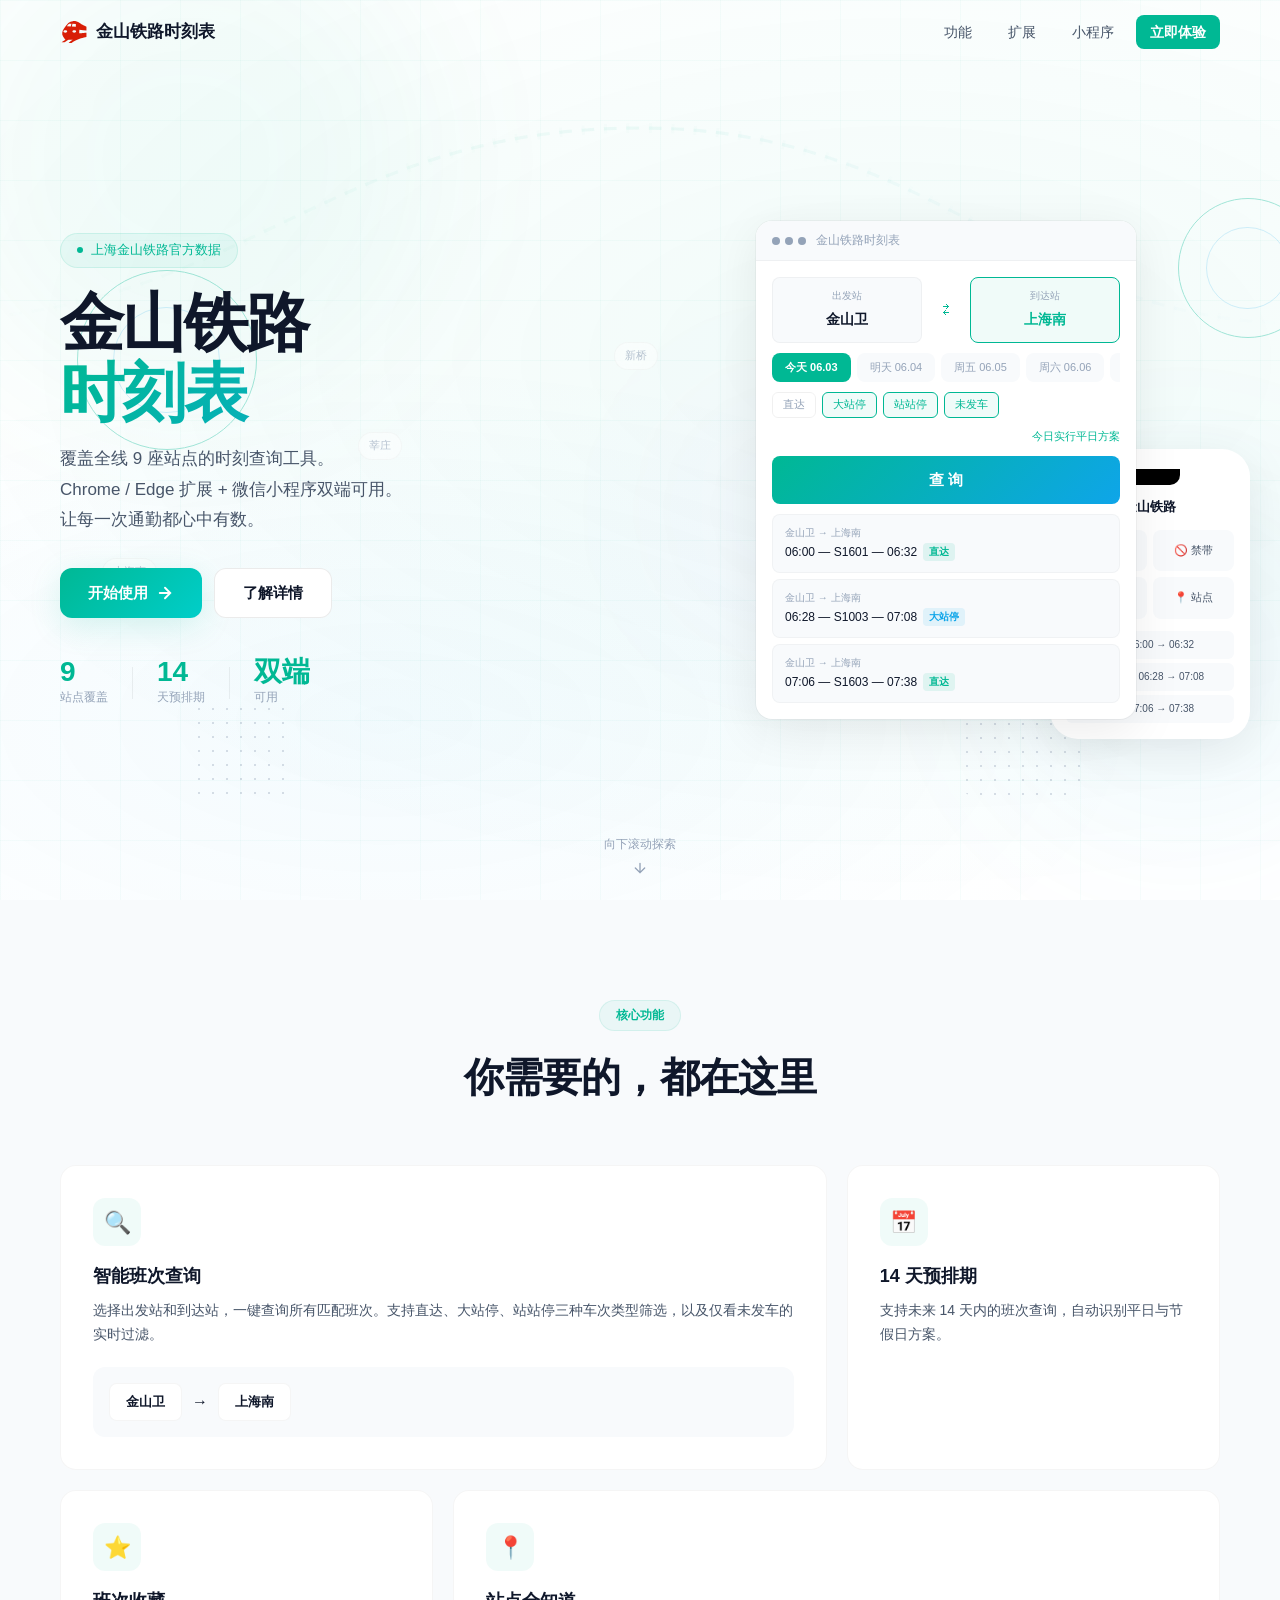
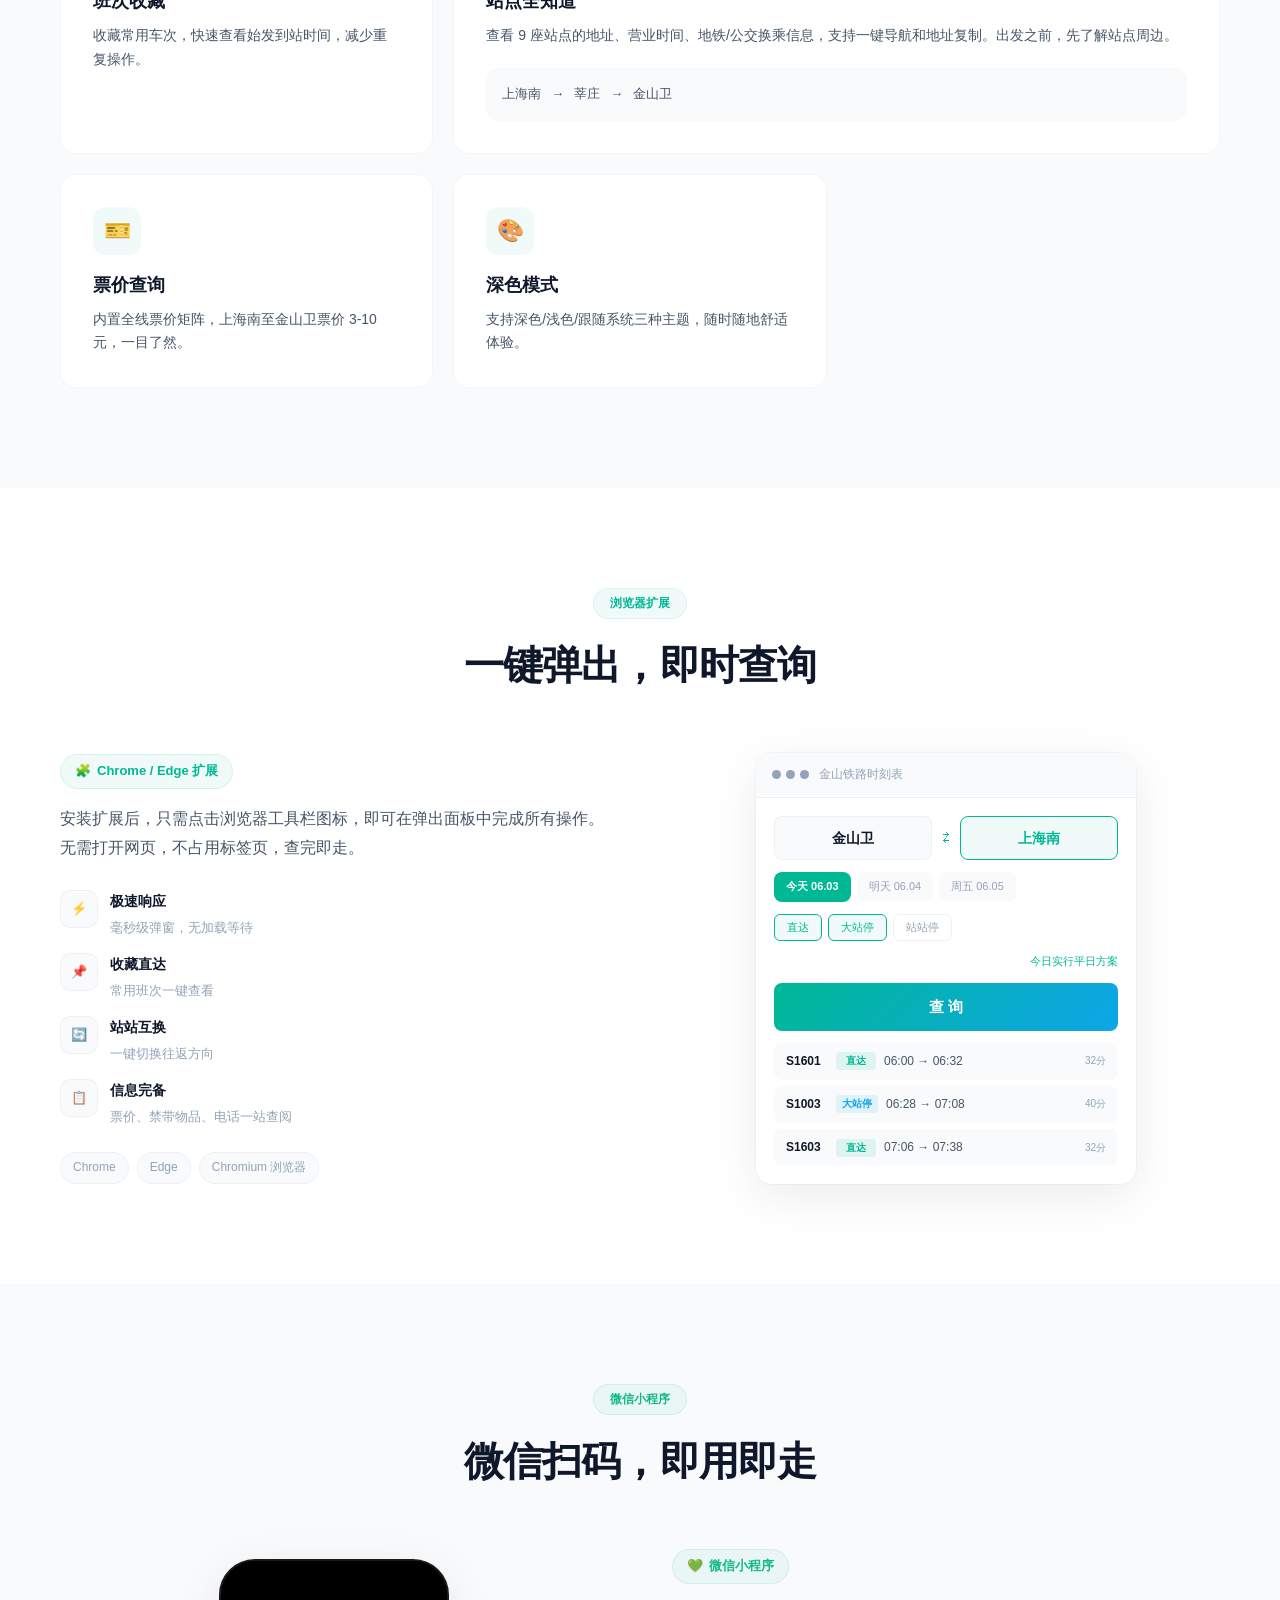
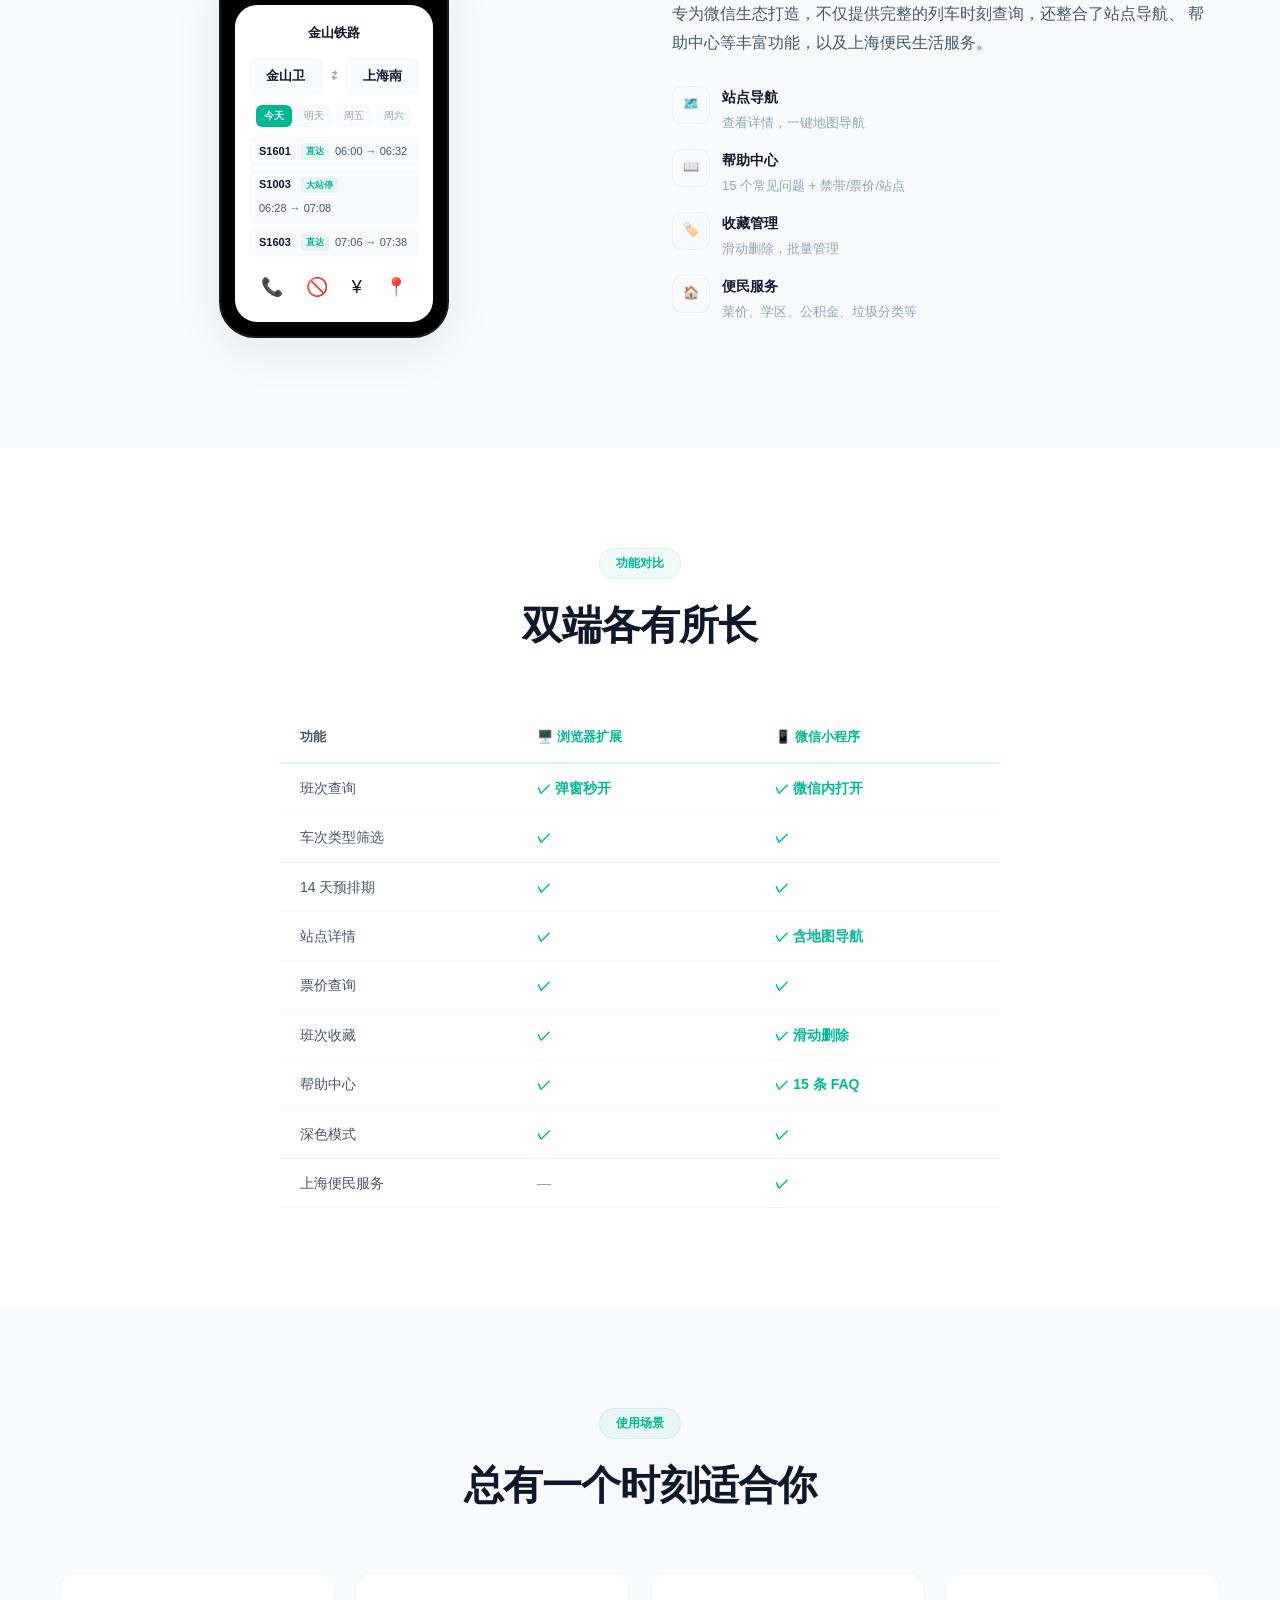
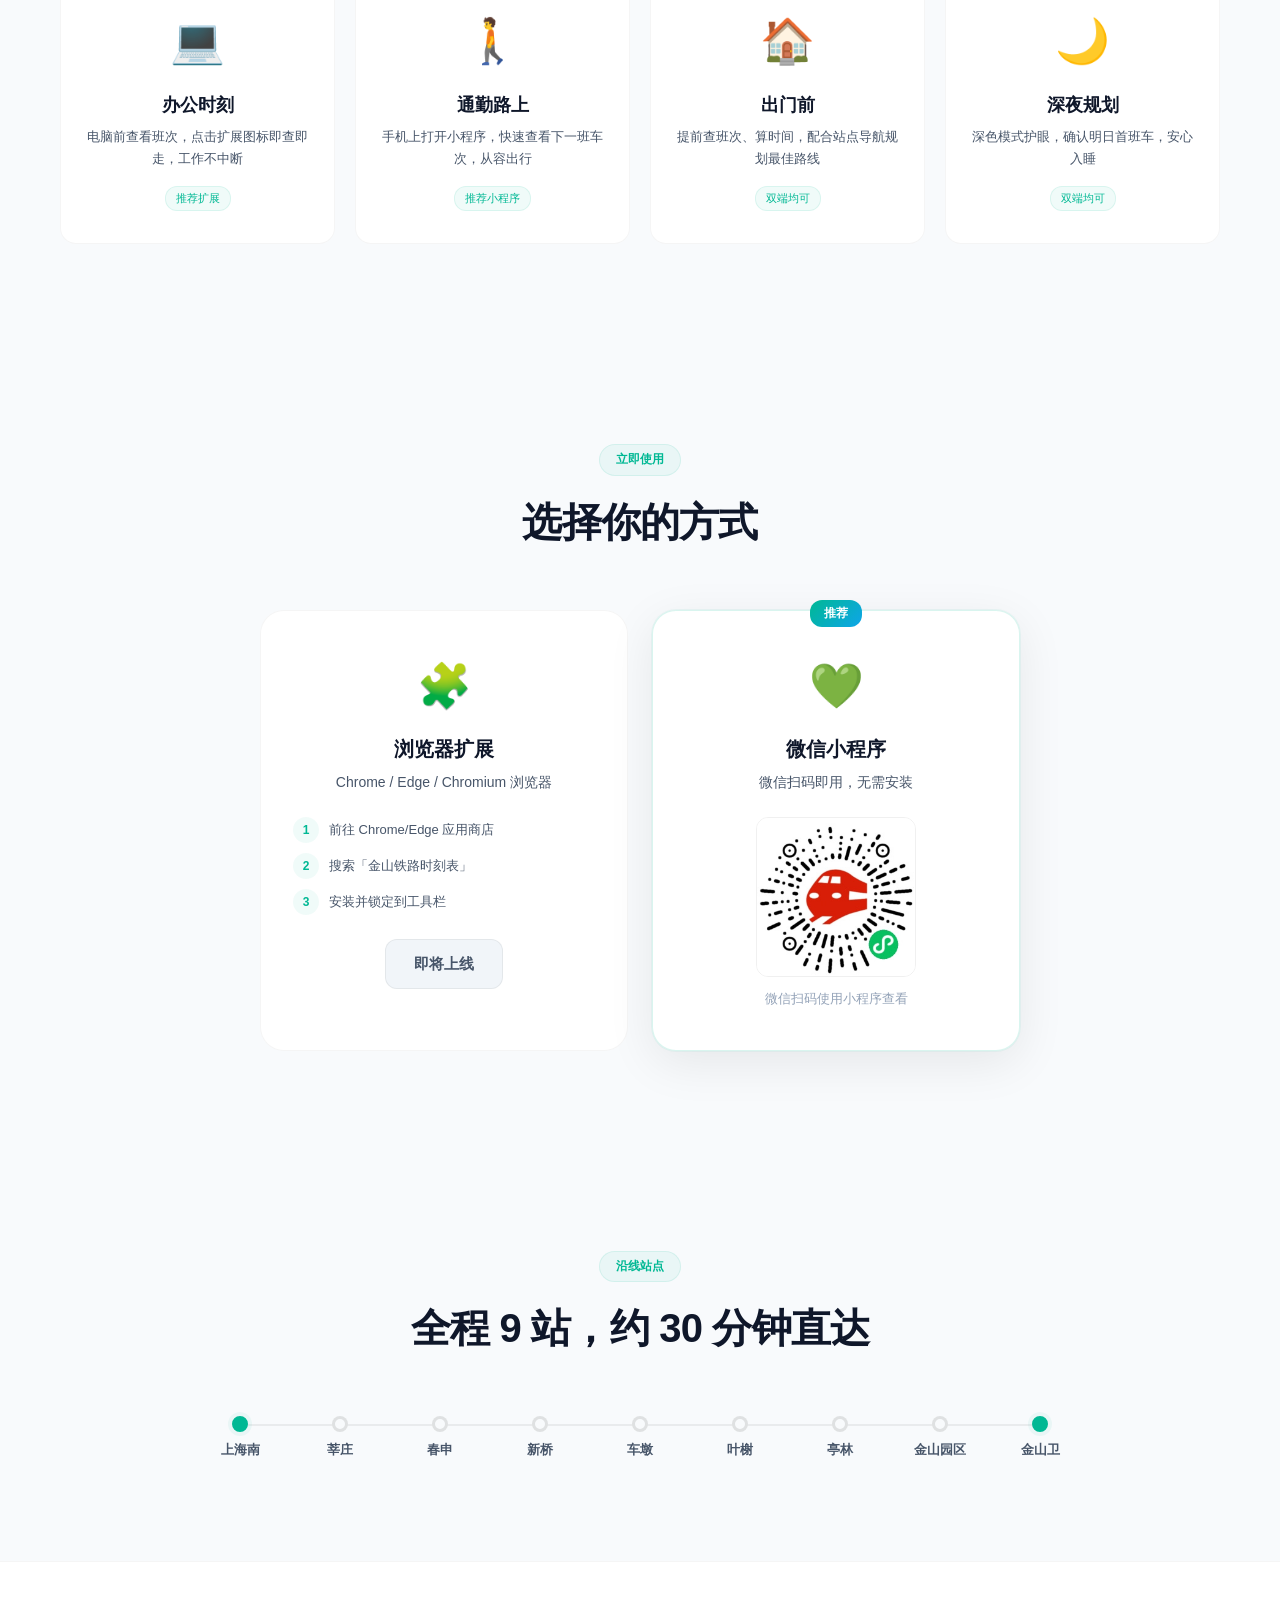
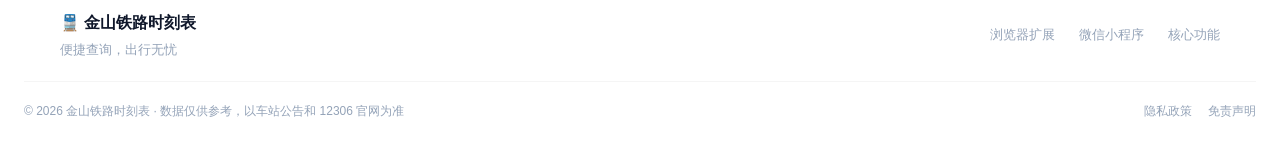
==== commit c0495926: "feat: update index.html" ====
--- a/index.html
+++ b/index.html
@@ -488,7 +488,7 @@
           <h3>浏览器扩展</h3>
           <p>Chrome / Edge / Chromium 浏览器</p>
           <div class="cta-steps">
-            <div><span>1</span>前往 Chrome 应用商店</div>
+            <div><span>1</span>前往 Chrome/Edge 应用商店</div>
             <div><span>2</span>搜索「金山铁路时刻表」</div>
             <div><span>3</span>安装并锁定到工具栏</div>
           </div>
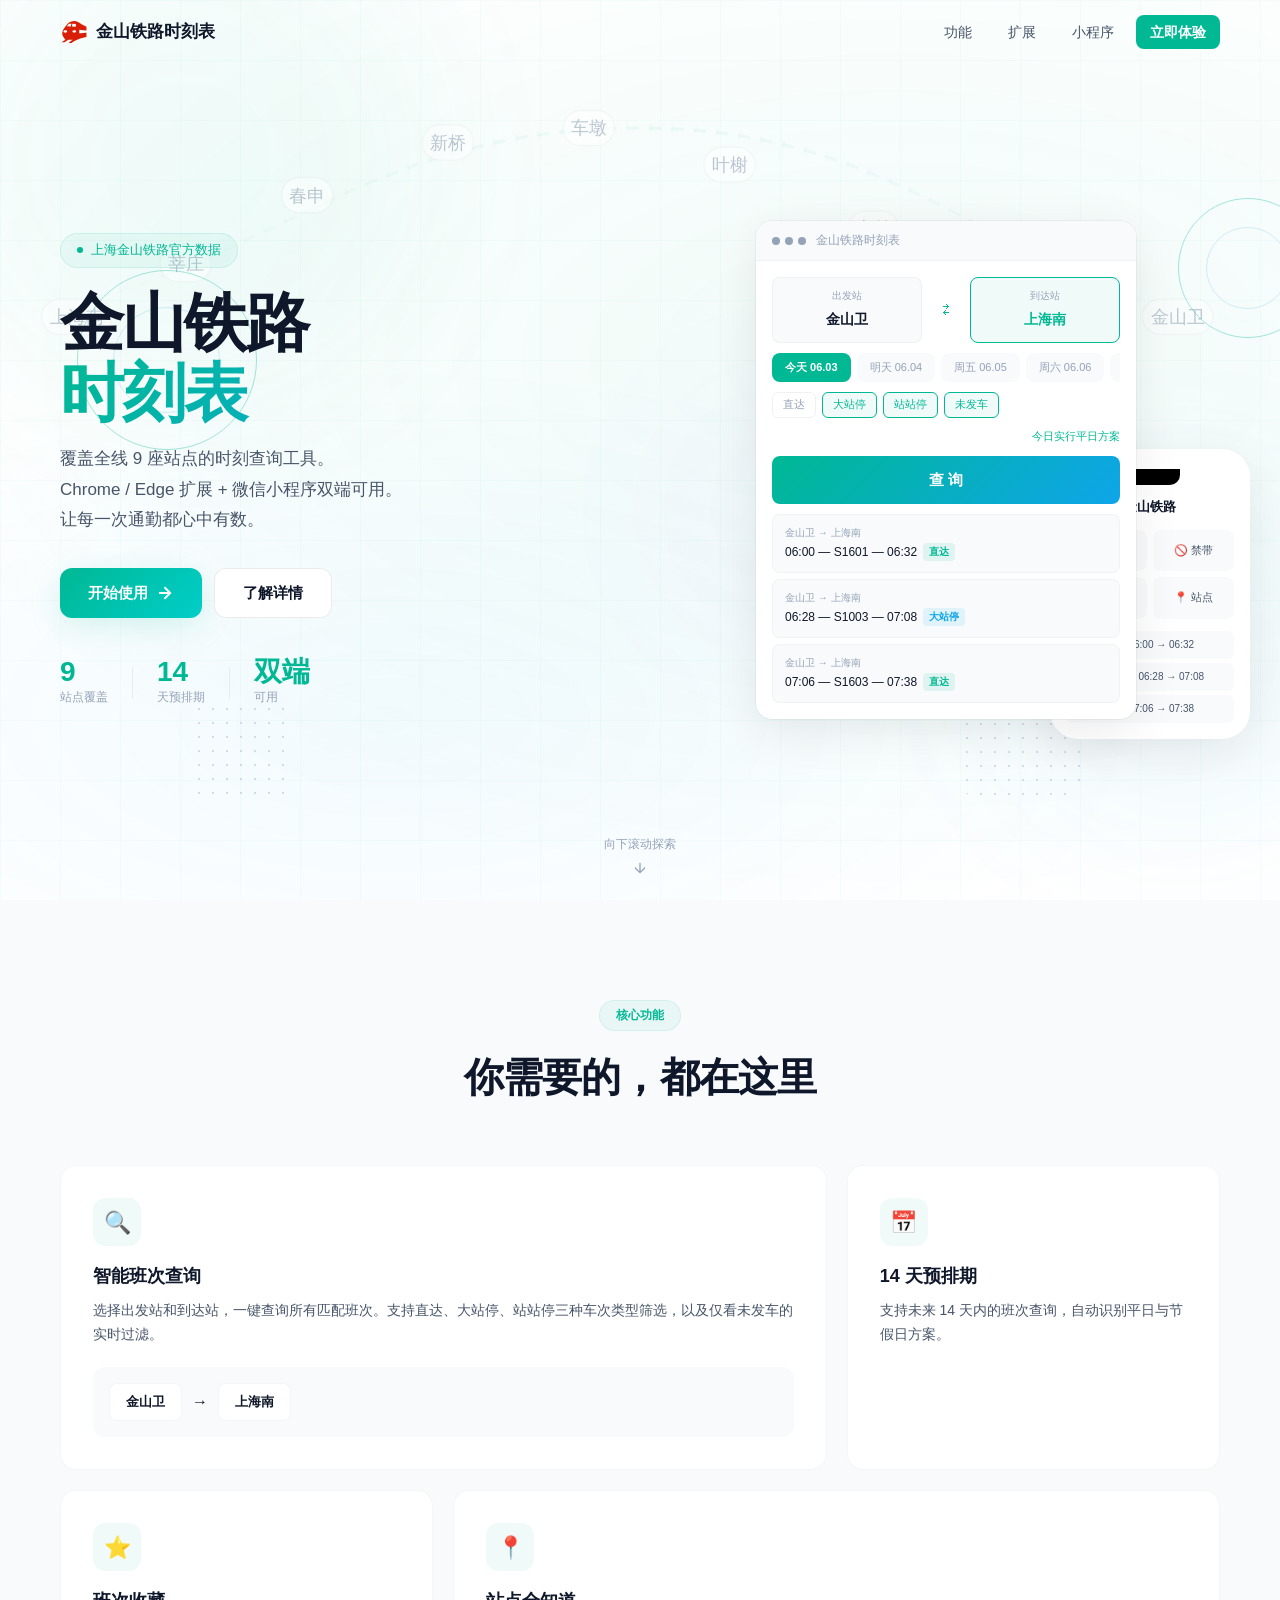
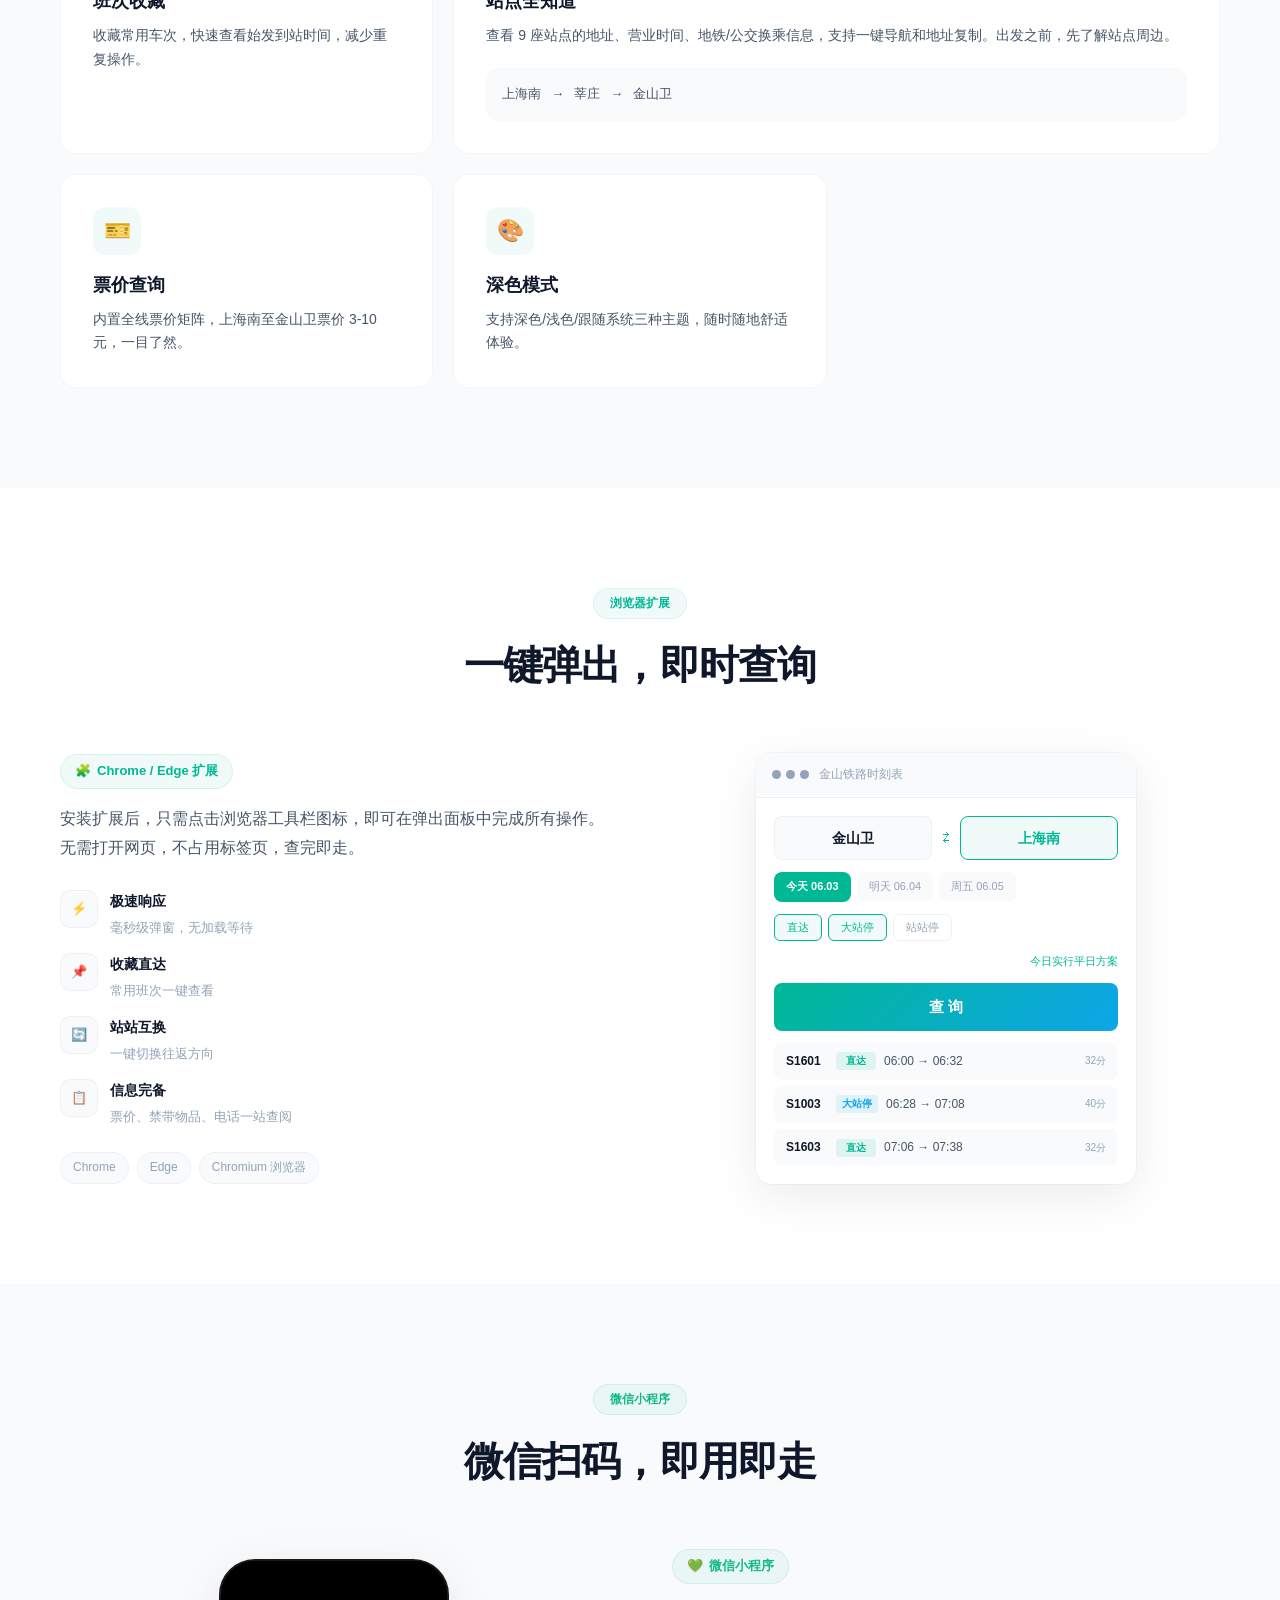
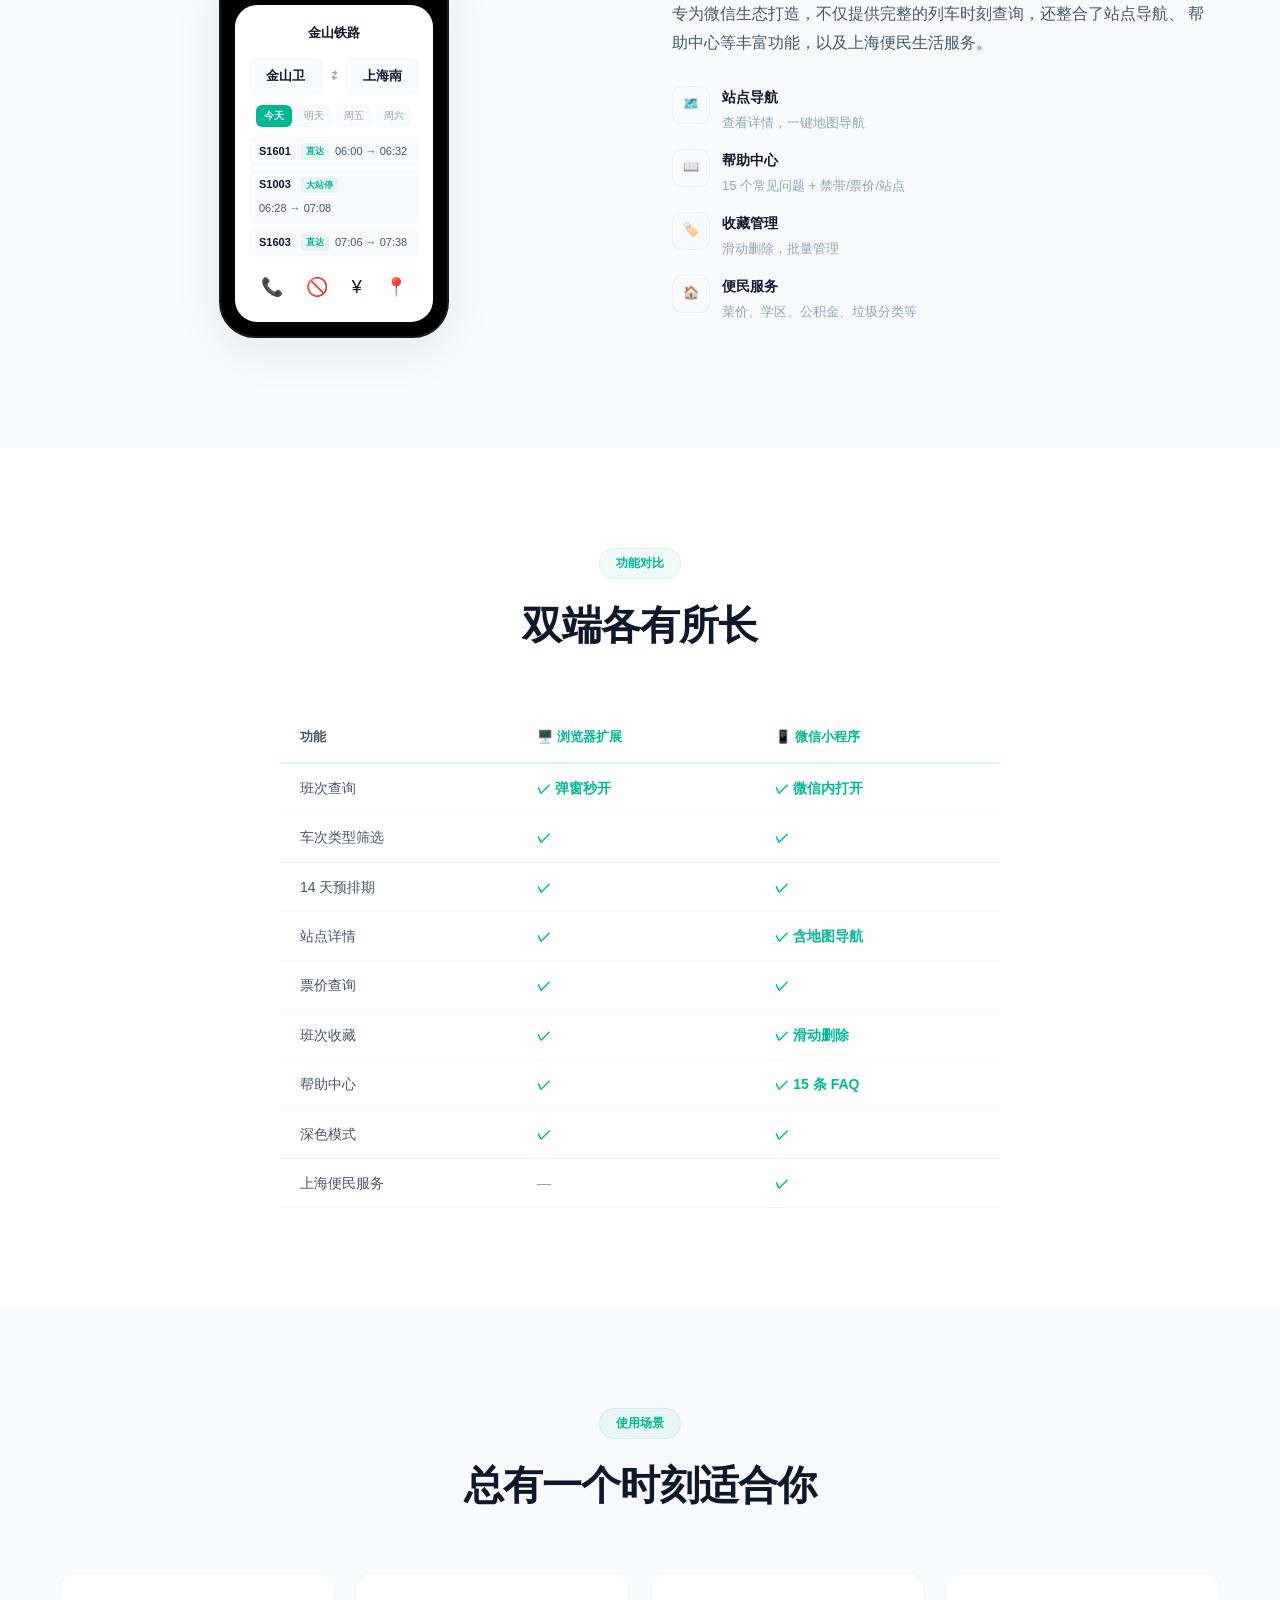
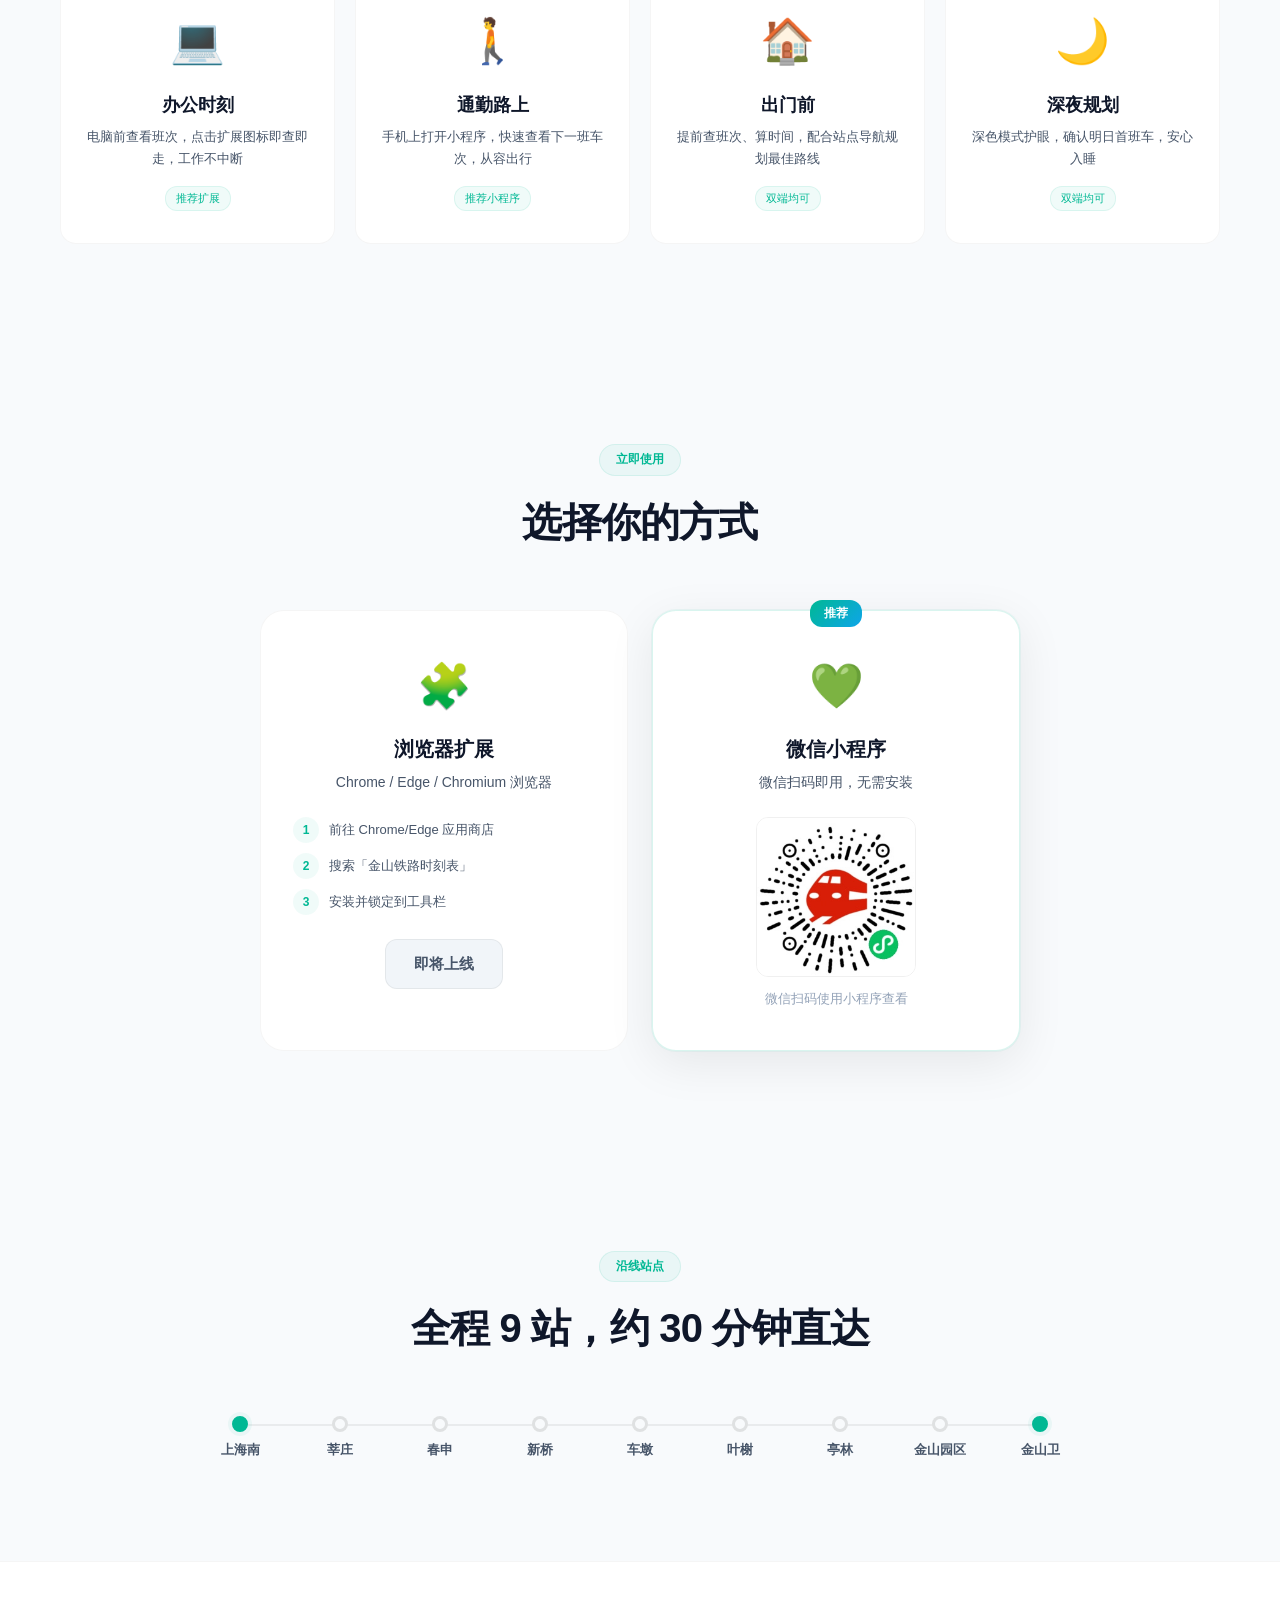
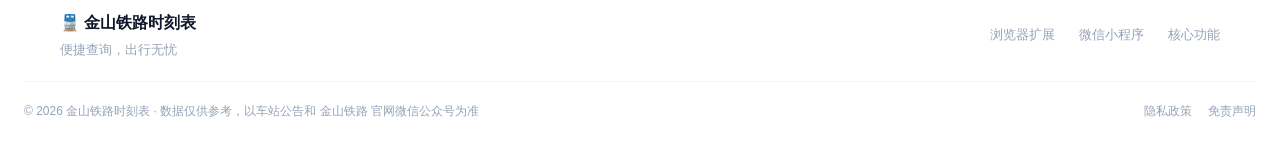
==== commit 189357d3: "feat: 优化首页 Hero 背景装饰 - 9站节点沿轨道分布、logo小火车往返动画" ====
--- a/index.html
+++ b/index.html
@@ -21,7 +21,37 @@
     <svg class="hd-track" viewBox="0 0 800 300" fill="none">
       <path d="M-50,200 C150,200 200,80 400,80 C600,80 650,220 850,200" stroke="url(#trackGrad)" stroke-width="2" stroke-dasharray="8 6" opacity="0.25"/>
       <path d="M-50,200 C150,200 200,80 400,80 C600,80 650,220 850,200" stroke="url(#trackGrad)" stroke-width="6" stroke-dasharray="2 12" opacity="0.08"/>
-      <!-- 小列车 logo -->
+      <!-- 车站节点（沿轨道精确分布） -->
+      <g font-size="11" fill="var(--text-3)" text-anchor="middle">
+        <!-- 上海南 (贝塞尔 t≈0.12) -->
+        <rect x="26" y="187" width="44" height="22" rx="11" fill="rgba(255,255,255,0.7)" stroke="rgba(0,0,0,0.04)"/>
+        <text x="48" y="202">上海南</text>
+        <!-- 莘庄 (t≈0.25) -->
+        <rect x="100" y="154" width="32" height="22" rx="11" fill="rgba(255,255,255,0.7)" stroke="rgba(0,0,0,0.04)"/>
+        <text x="116" y="169">莘庄</text>
+        <!-- 春申 (t≈0.38) -->
+        <rect x="176" y="111" width="32" height="22" rx="11" fill="rgba(255,255,255,0.7)" stroke="rgba(0,0,0,0.04)"/>
+        <text x="192" y="126">春申</text>
+        <!-- 新桥 (t≈0.50) -->
+        <rect x="264" y="78" width="32" height="22" rx="11" fill="rgba(255,255,255,0.7)" stroke="rgba(0,0,0,0.04)"/>
+        <text x="280" y="93">新桥</text>
+        <!-- 车墩 (t≈0.62) -->
+        <rect x="352" y="69" width="32" height="22" rx="11" fill="rgba(255,255,255,0.7)" stroke="rgba(0,0,0,0.04)"/>
+        <text x="368" y="84">车墩</text>
+        <!-- 叶榭 (t≈0.75) -->
+        <rect x="440" y="92" width="32" height="22" rx="11" fill="rgba(255,255,255,0.7)" stroke="rgba(0,0,0,0.04)"/>
+        <text x="456" y="107">叶榭</text>
+        <!-- 亭林 (t≈0.88 第二段) -->
+        <rect x="530" y="132" width="32" height="22" rx="11" fill="rgba(255,255,255,0.7)" stroke="rgba(0,0,0,0.04)"/>
+        <text x="546" y="147">亭林</text>
+        <!-- 金山园区 (≈x:80%) -->
+        <rect x="618" y="172" width="56" height="22" rx="11" fill="rgba(255,255,255,0.7)" stroke="rgba(0,0,0,0.04)"/>
+        <text x="646" y="187">金山园区</text>
+        <!-- 金山卫 (≈x:92%) -->
+        <rect x="714" y="187" width="44" height="22" rx="11" fill="rgba(255,255,255,0.7)" stroke="rgba(0,0,0,0.04)"/>
+        <text x="736" y="202">金山卫</text>
+      </g>
+      <!-- 小列车 logo（在车站之上） -->
       <image class="hd-train" href="assets/logo.svg" x="-16" y="-16" width="32" height="32" opacity="0.5"/>
       <defs>
         <linearGradient id="trackGrad" x1="0%" y1="0%" x2="100%" y2="0%">
@@ -31,12 +61,6 @@
         </linearGradient>
       </defs>
     </svg>
-    <!-- 车站节点 -->
-    <div class="hd-station" style="--x:8%;--y:62%;">上海南</div>
-    <div class="hd-station" style="--x:28%;--y:48%;">莘庄</div>
-    <div class="hd-station" style="--x:48%;--y:38%;">新桥</div>
-    <div class="hd-station" style="--x:68%;--y:52%;">亭林</div>
-    <div class="hd-station" style="--x:88%;--y:62%;">金山卫</div>
     <!-- 几何漂浮 -->
     <div class="hd-shape shape-ring" style="--x:6%;--y:30%;--size:180px;--dur:18s;--delay:0s;"></div>
     <div class="hd-shape shape-ring" style="--x:92%;--y:22%;--size:140px;--dur:22s;--delay:-5s;"></div>
@@ -575,7 +599,7 @@
       </div>
     </div>
     <div class="footer-copy">
-      <span>© 2026 金山铁路时刻表 · 数据仅供参考，以车站公告和 12306 官网为准</span>
+      <span>© 2026 金山铁路时刻表 · 数据仅供参考，以车站公告和 金山铁路 官网微信公众号为准</span>
       <span class="footer-copy-links">
         <a href="privacy.html">隐私政策</a>
         <a href="disclaimer.html">免责声明</a>
--- a/style.css
+++ b/style.css
@@ -146,31 +146,16 @@
 .hd-train{
   offset-path:path('M-50,200 C150,200 200,80 400,80 C600,80 650,220 850,200');
   offset-rotate:auto;
-  animation:train-run 30s linear infinite;
+  animation:train-run 60s linear infinite;
 }
 @keyframes train-run{
-  0%{offset-distance:100%}
-  100%{offset-distance:0%}
+  0%{offset-distance:100%;transform:scaleX(1)}
+  50%{offset-distance:0%;transform:scaleX(1)}
+  50.001%{offset-distance:0%;transform:scaleX(-1)}
+  100%{offset-distance:100%;transform:scaleX(-1)}
 }
 /* 车站标注 */
-.hd-station{
-  position:absolute;
-  left:var(--x);top:var(--y);
-  font-size:11px;font-weight:500;
-  color:var(--text-3);
-  padding:4px 10px;
-  background:rgba(255,255,255,0.7);
-  backdrop-filter:blur(8px);
-  border-radius:20px;
-  border:1px solid rgba(0,0,0,0.04);
-  opacity:0.65;
-  animation:station-glow 4s ease-in-out infinite;
-  animation-delay:calc(var(--x) * -0.1s);
-}
-@keyframes station-glow{
-  0%,100%{opacity:0.5;transform:scale(1)}
-  50%{opacity:0.85;transform:scale(1.03)}
-}
+/* (已移入 SVG 内部，保持精确轨道对齐) */
 /* 几何漂浮 */
 .hd-shape{
   position:absolute;
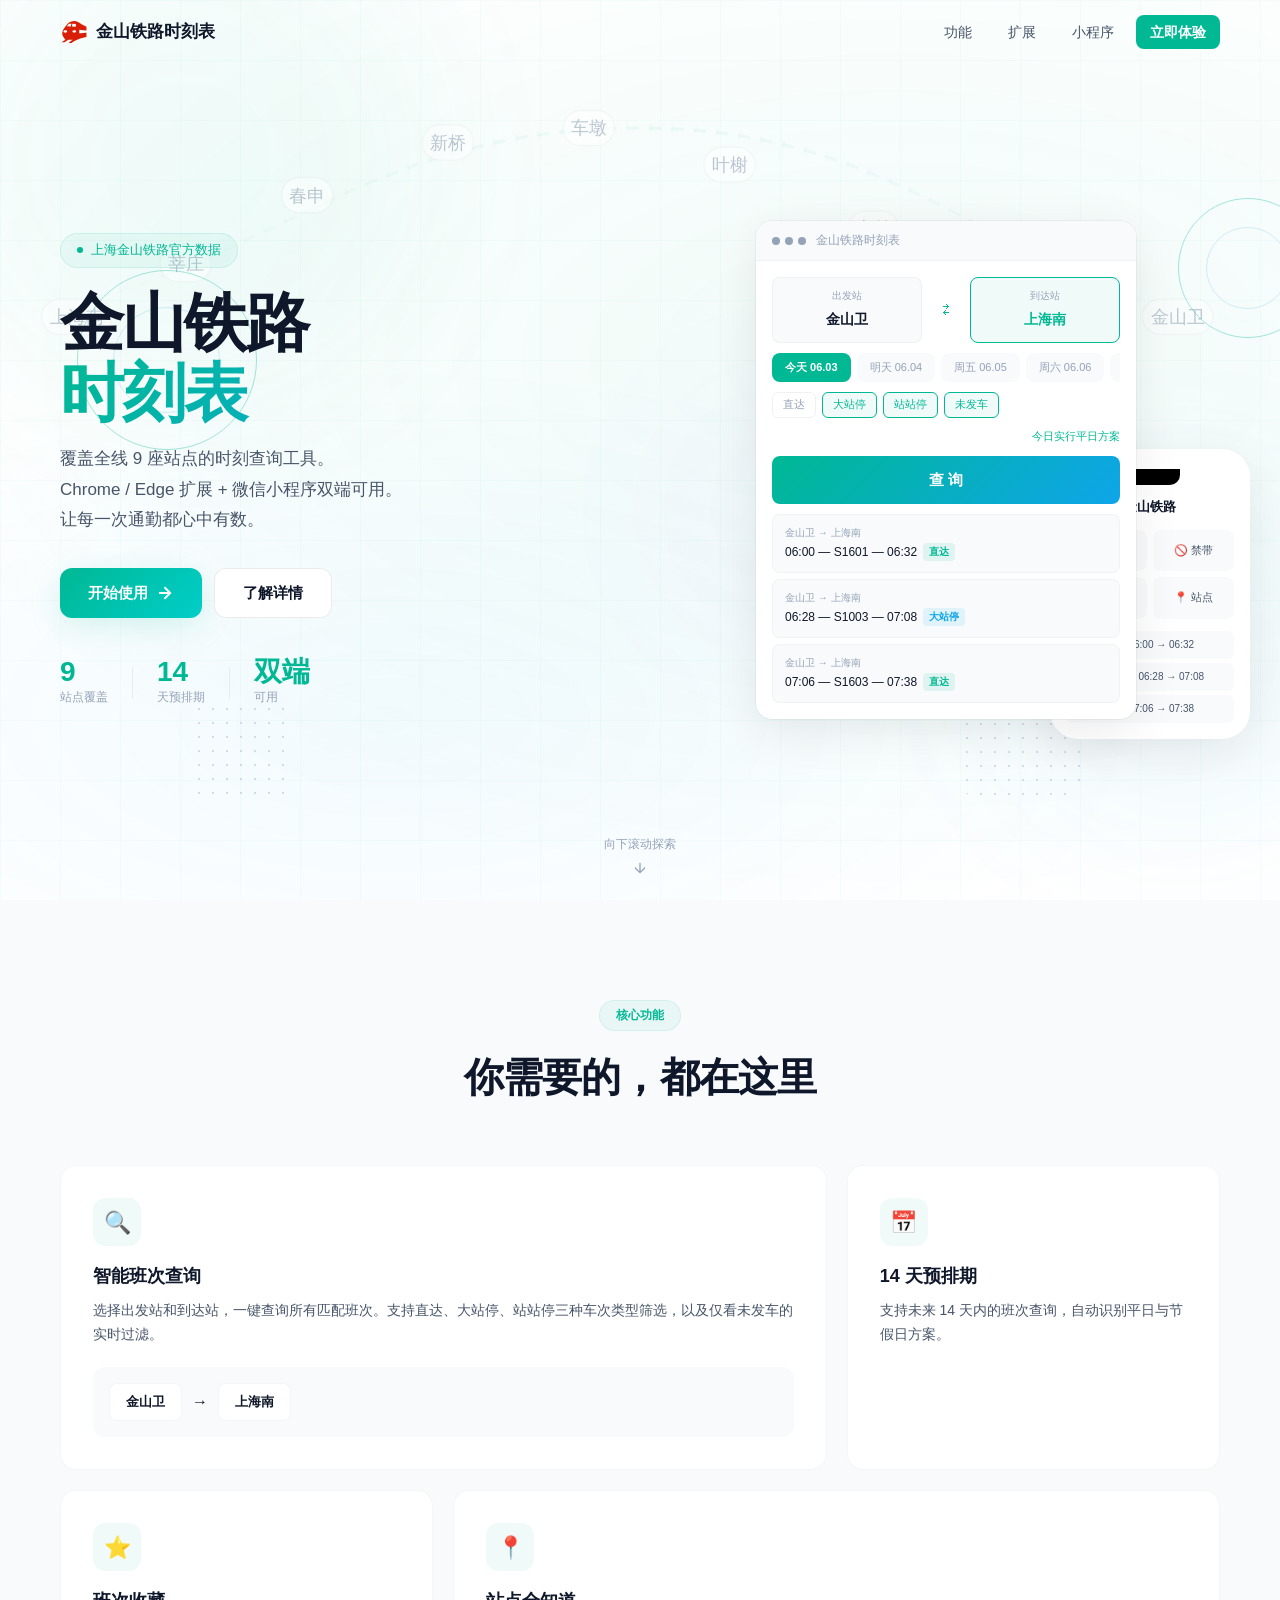
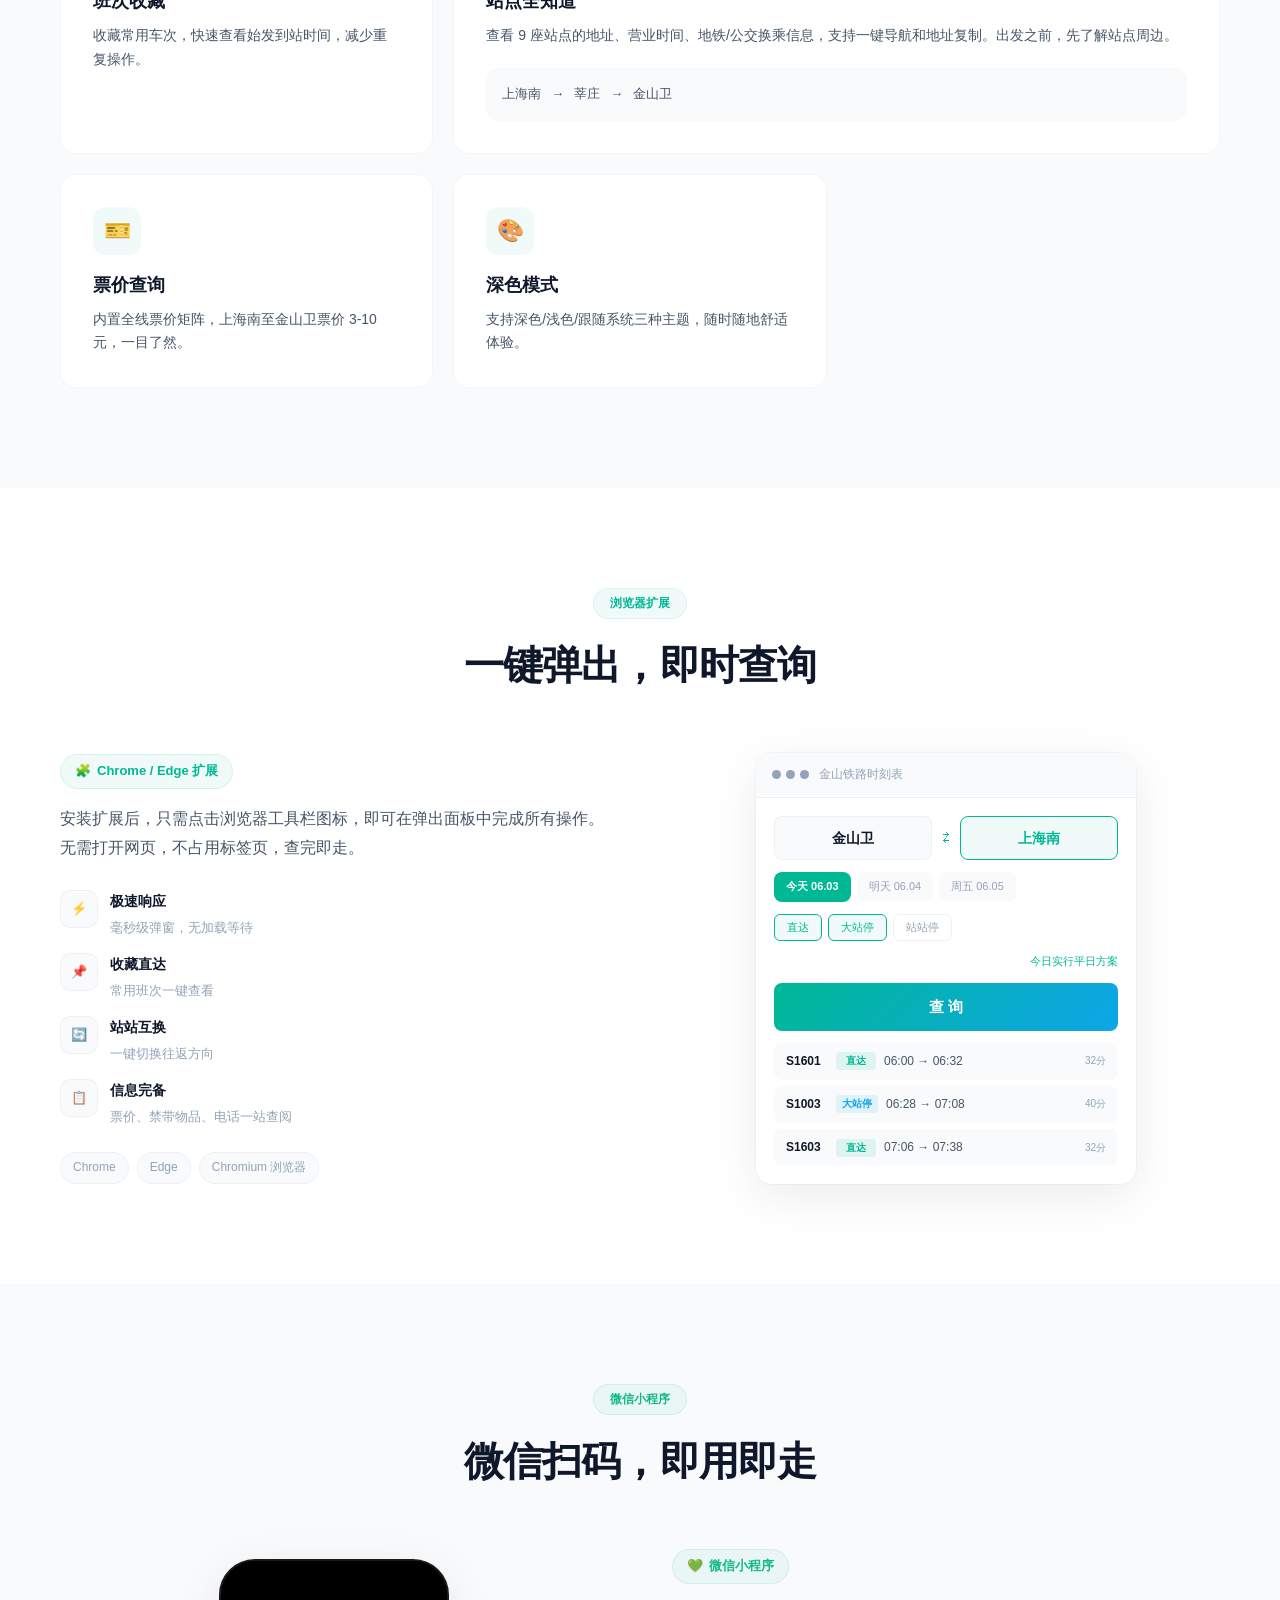
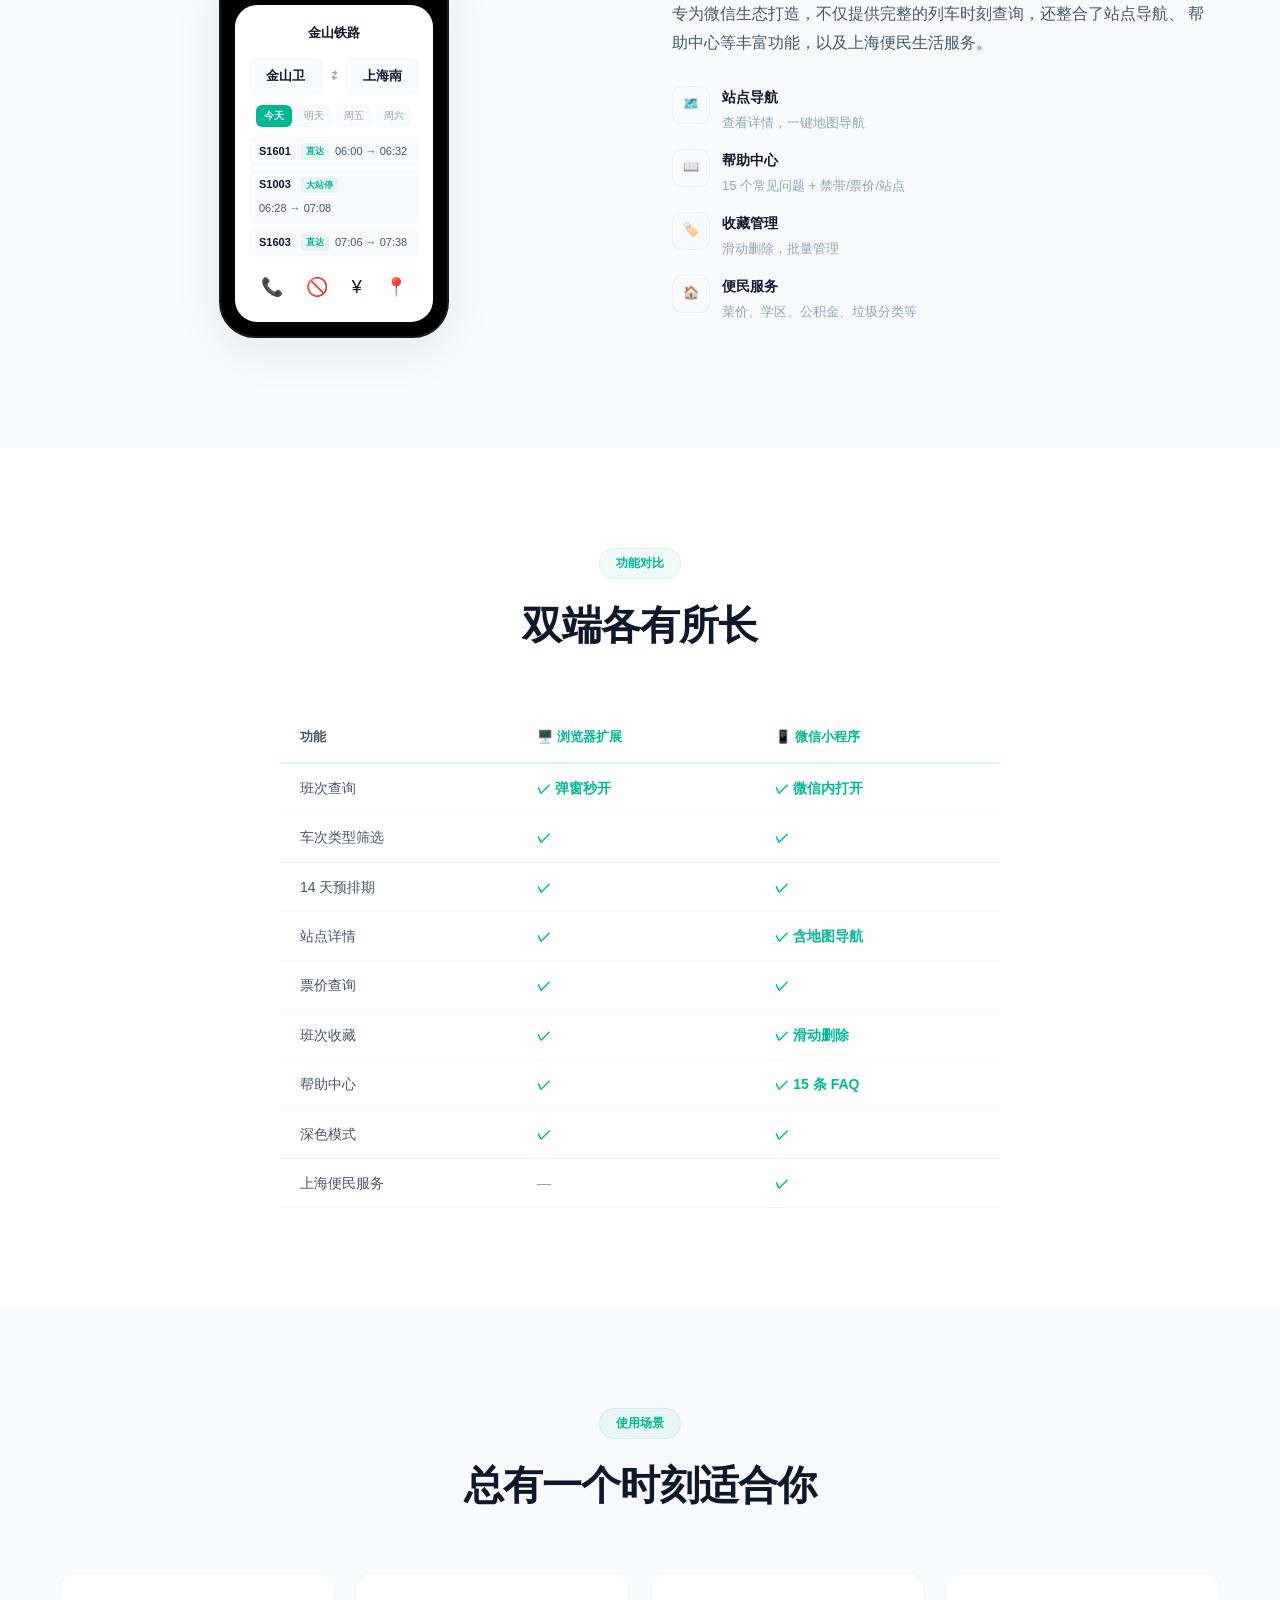
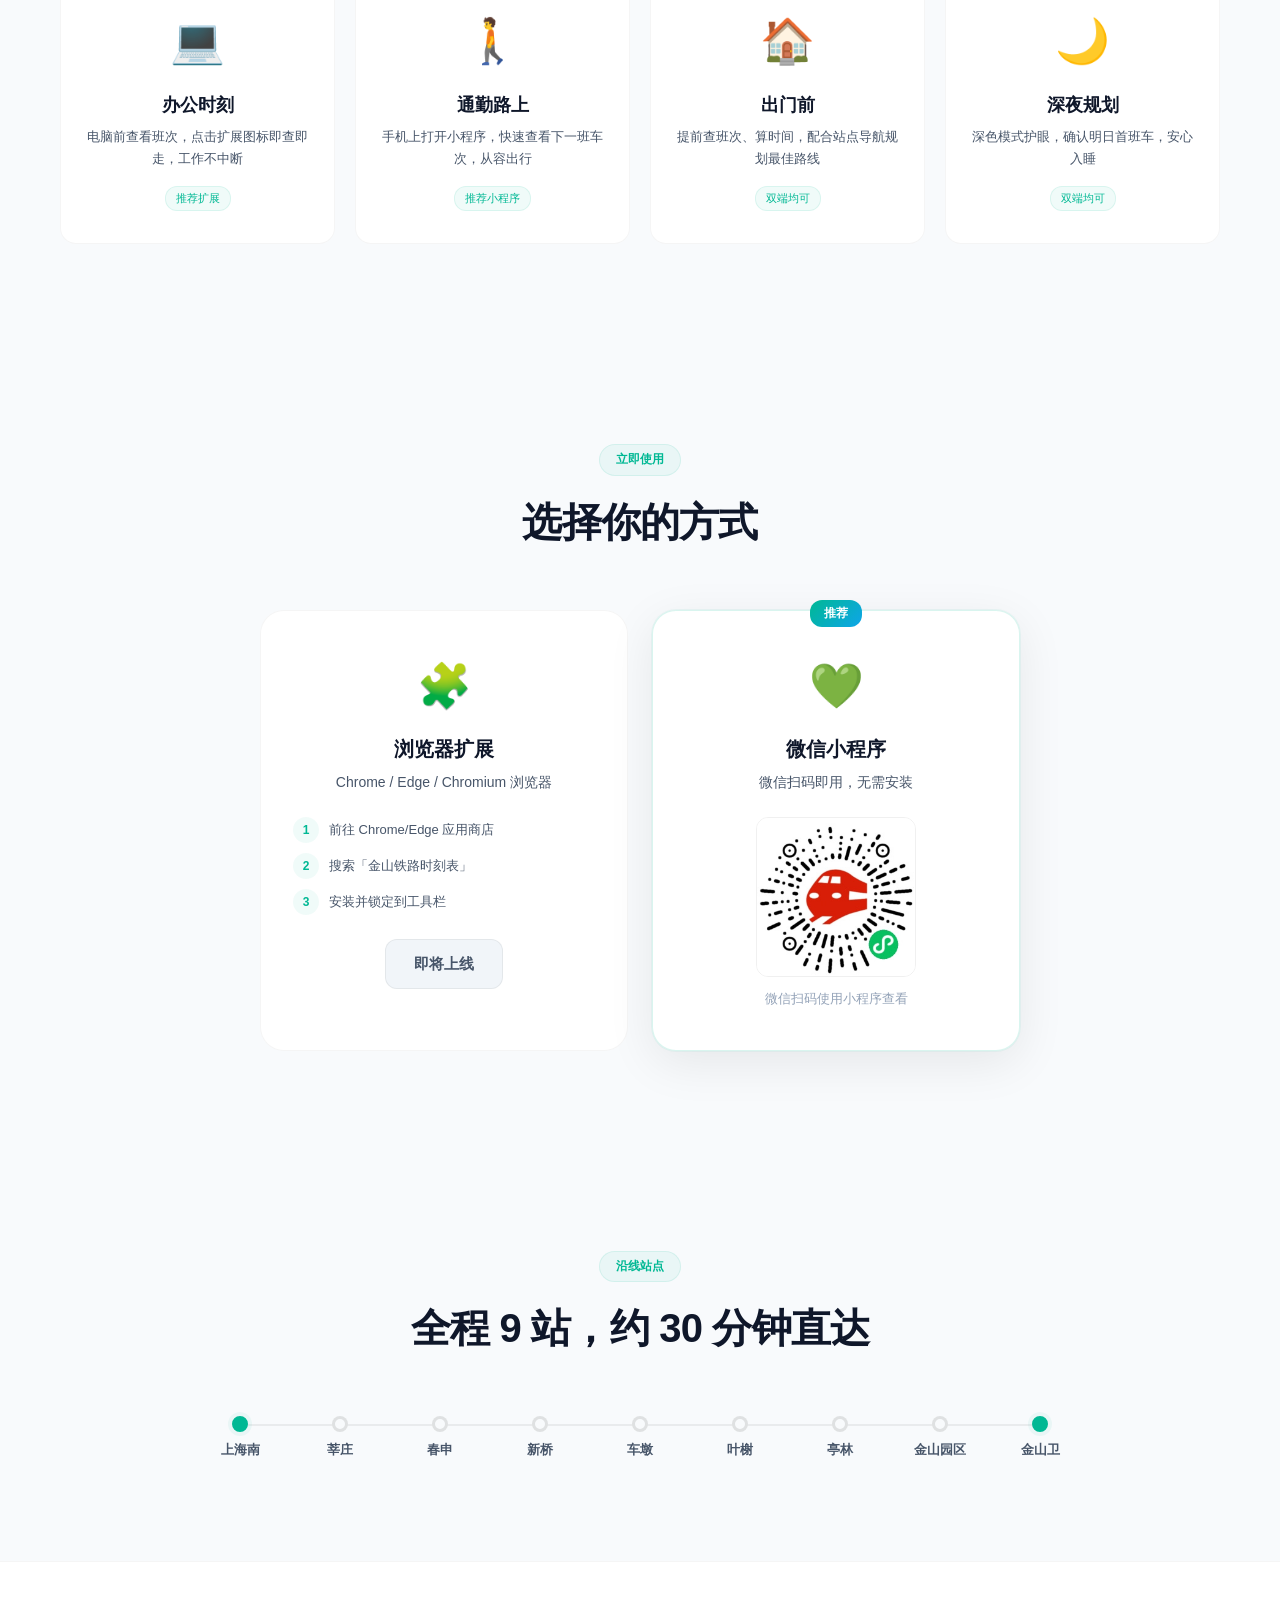
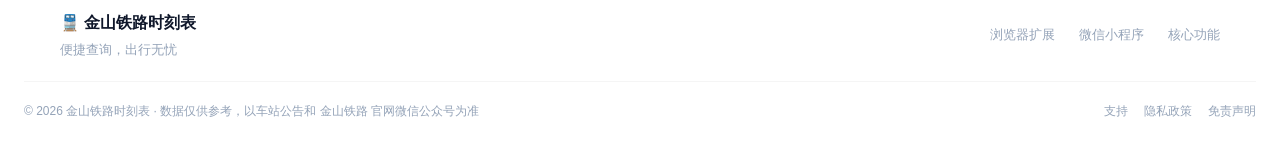
==== commit f684a2b4: "feat: udpate index.html" ====
--- a/index.html
+++ b/index.html
@@ -601,6 +601,7 @@
     <div class="footer-copy">
       <span>© 2026 金山铁路时刻表 · 数据仅供参考，以车站公告和 金山铁路 官网微信公众号为准</span>
       <span class="footer-copy-links">
+        <a href="support.html">支持</a>
         <a href="privacy.html">隐私政策</a>
         <a href="disclaimer.html">免责声明</a>
       </span>
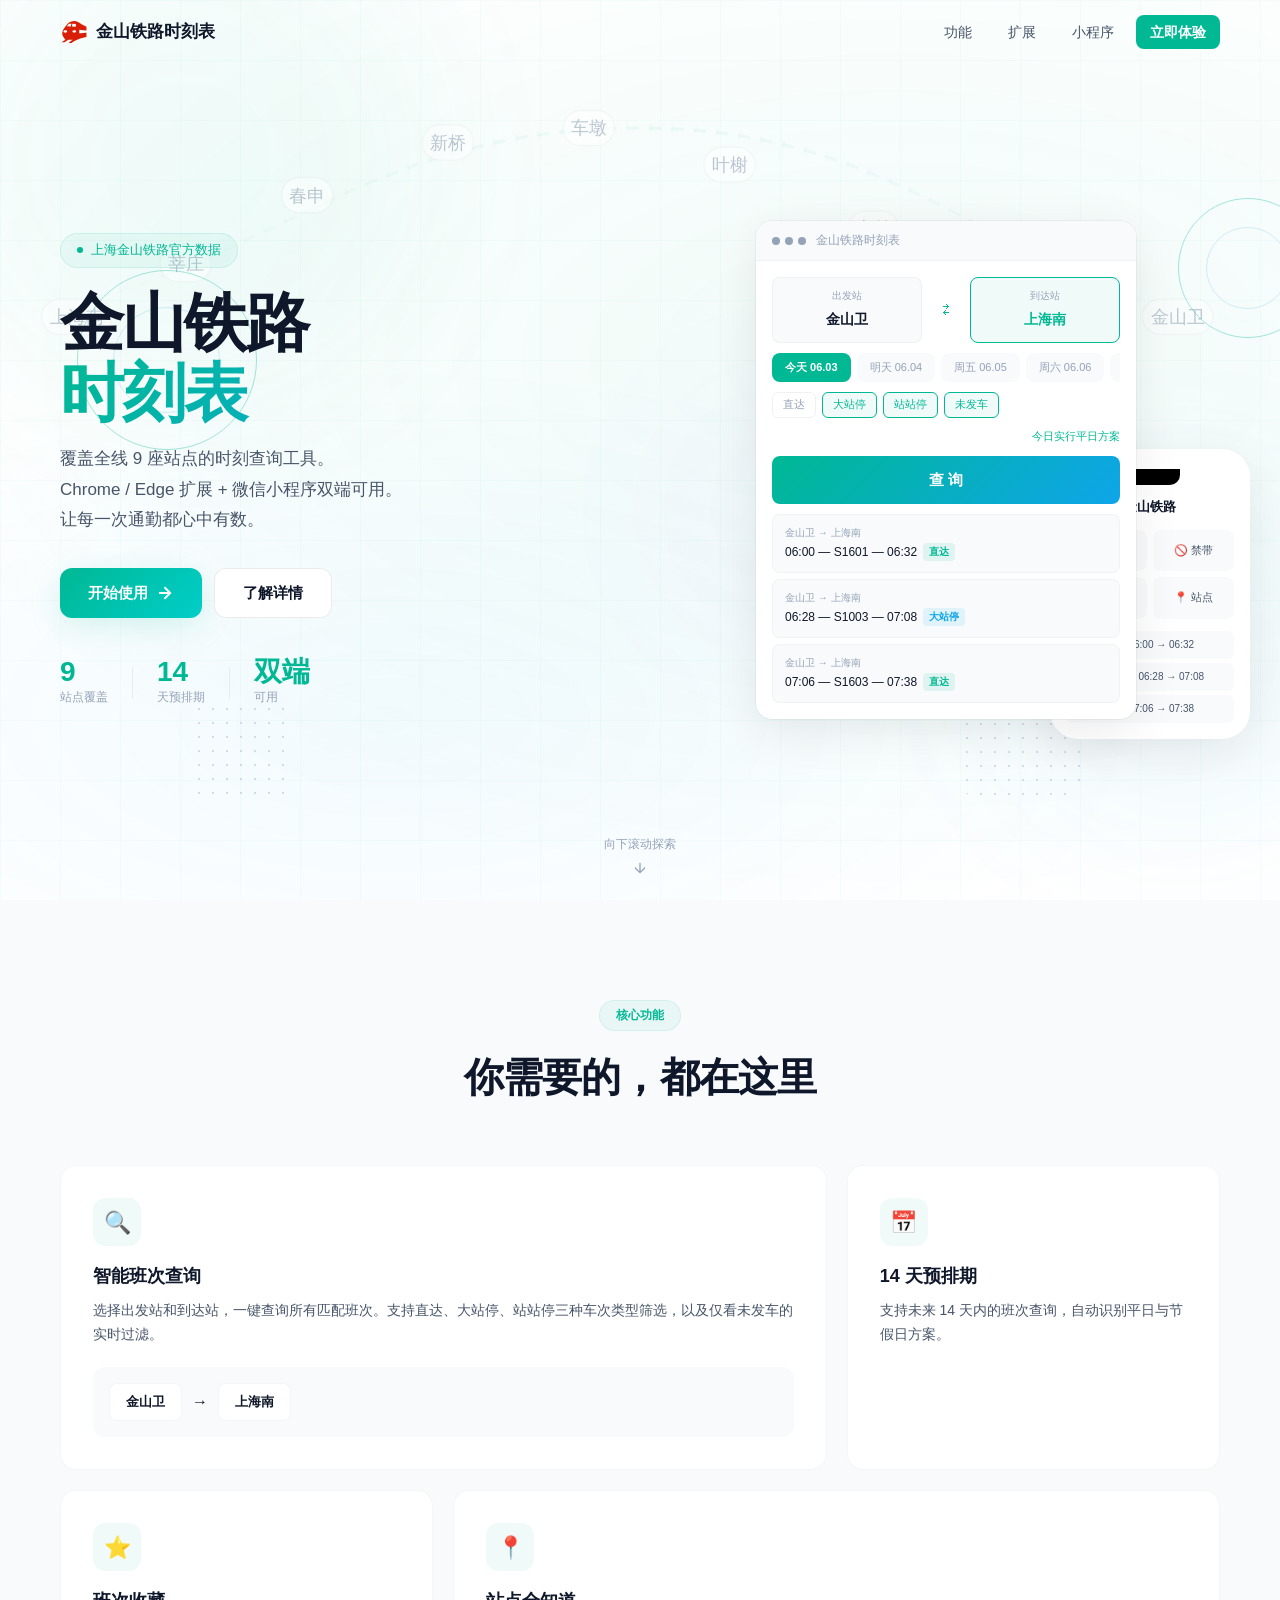
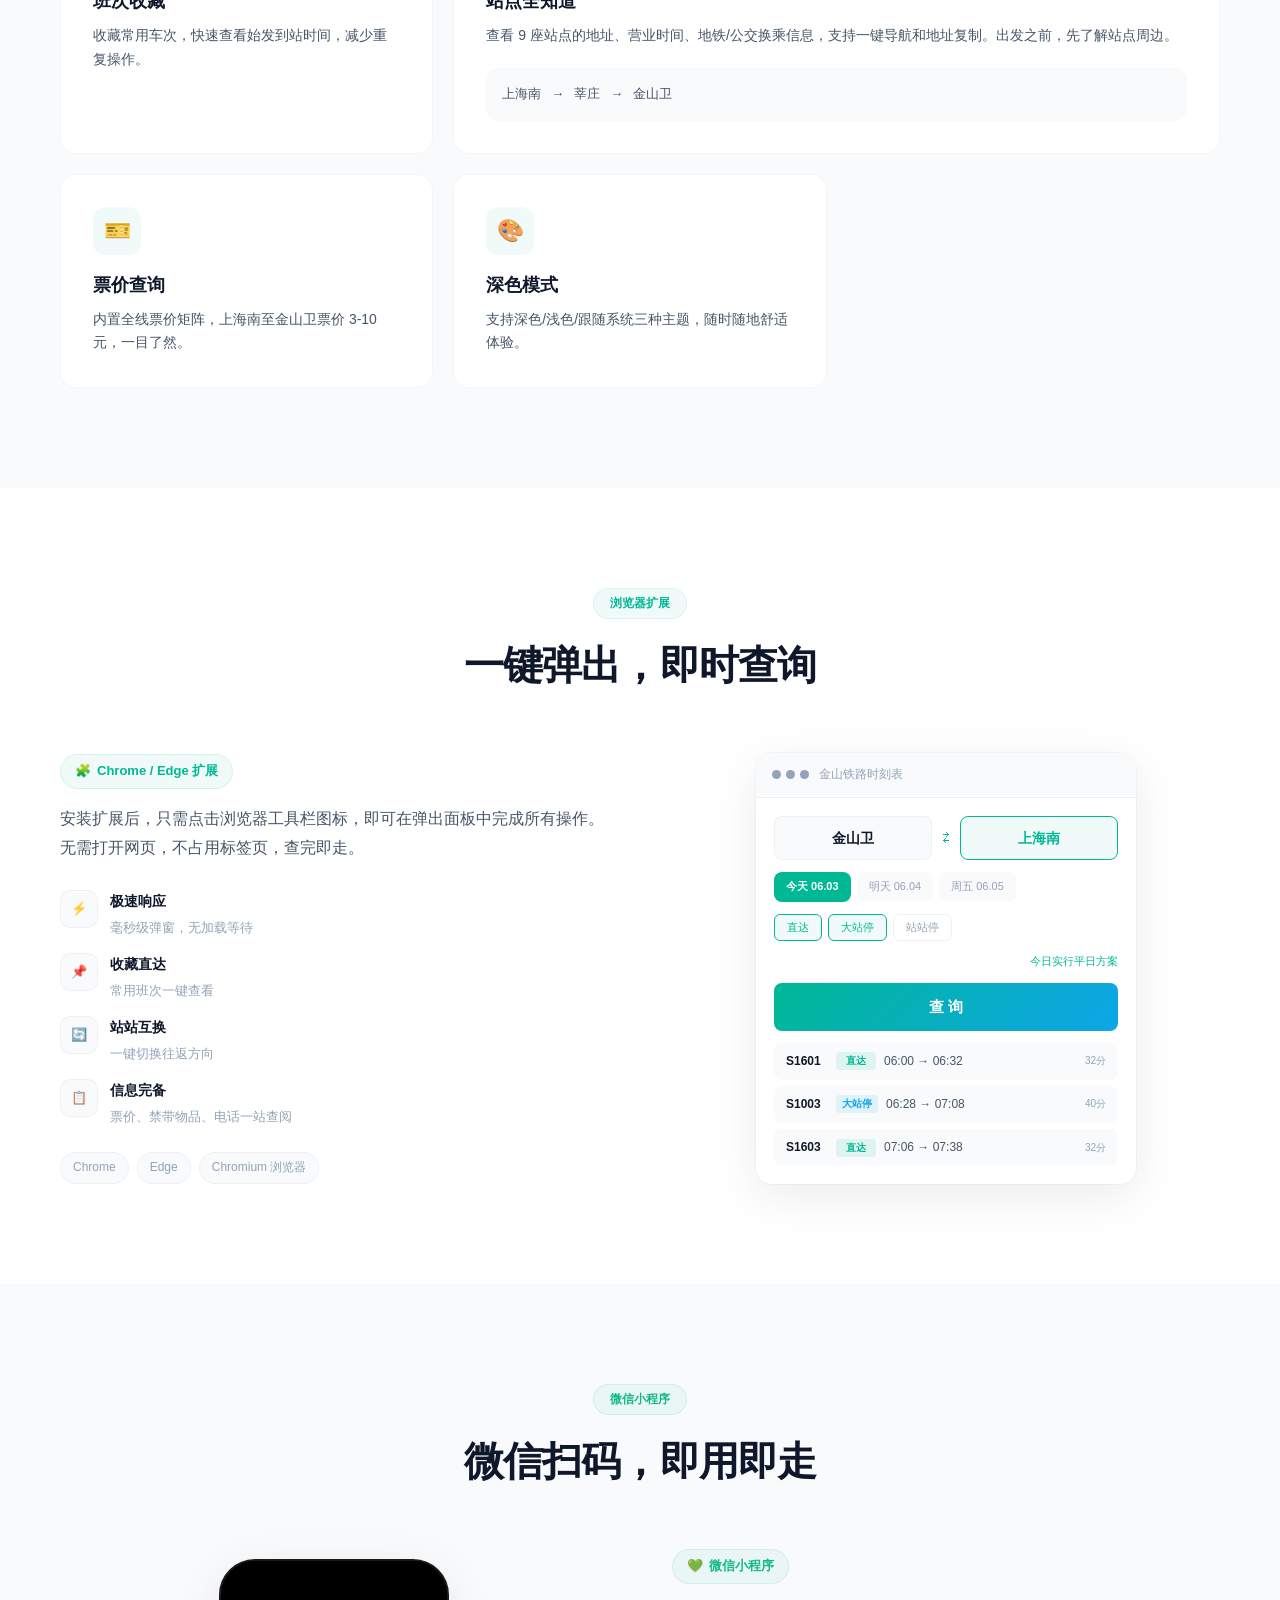
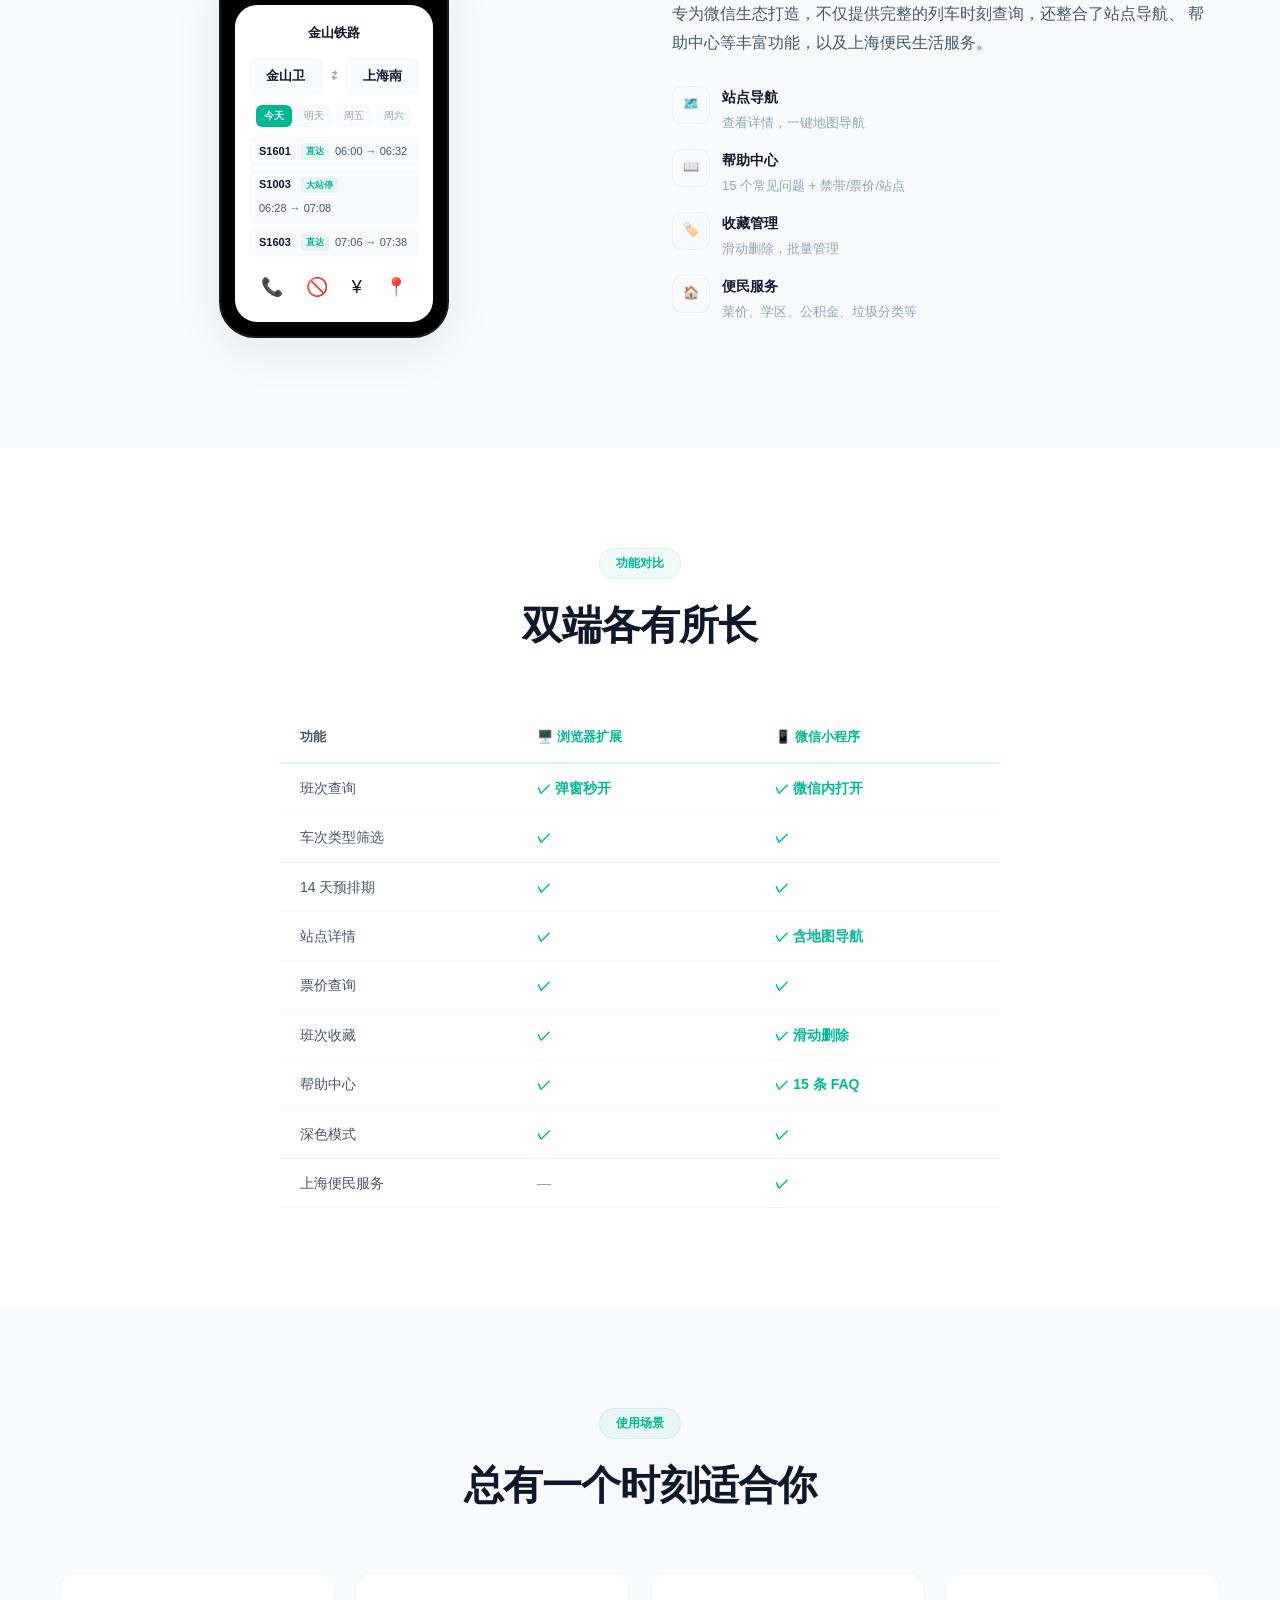
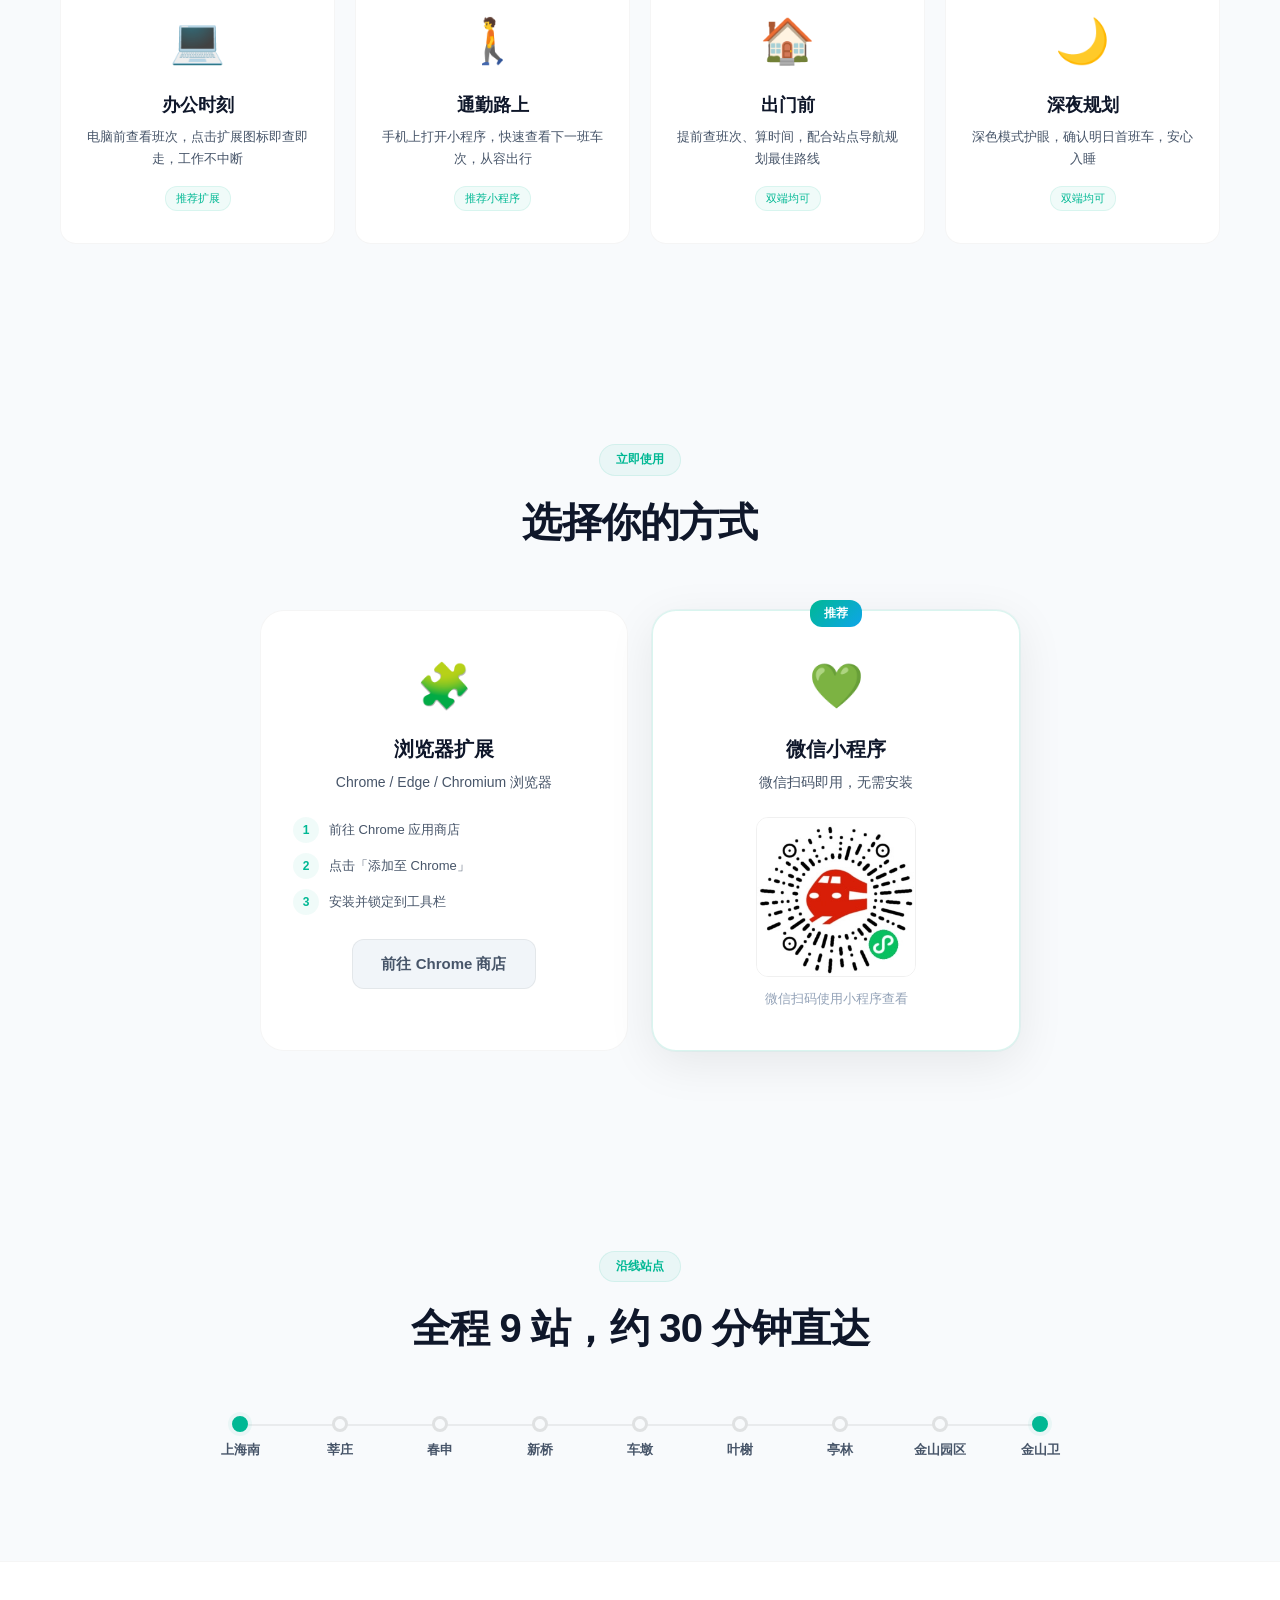
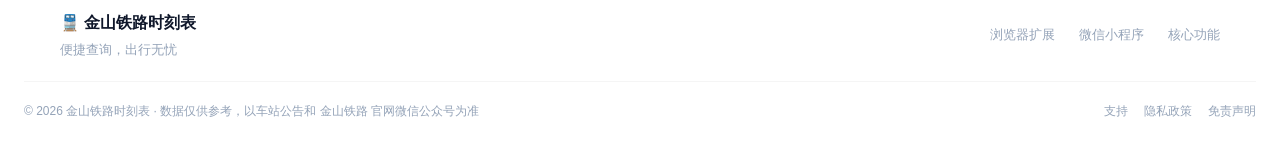
==== commit 43e742ee: "feat: 更新Chrome商店链接，扩展已上架 - index.html: CTA区域按钮从「即将上线」改为「前往 Chrome 商店」，链接至已上架的扩展页面 - support.html: 联系" ====
--- a/index.html
+++ b/index.html
@@ -3,9 +3,57 @@
 <head>
   <meta charset="UTF-8">
   <meta name="viewport" content="width=device-width, initial-scale=1.0">
-  <meta name="description" content="金山铁路时刻表 - 上海地区金山铁路班次查询工具，支持 Chrome/Edge 扩展和微信小程序">
-  <title>金山铁路时刻表</title>
+  <title>金山铁路时刻表 - 上海金山线 | 市域小火车班次查询工具</title>
+  <meta name="description" content="金山铁路时刻表（上海金山线/市域金山线）列车班次查询工具。快速查询上海南、莘庄、春申、新桥、车墩、叶榭、亭林、金山园区至金山卫的列车时刻、票价、站点详情。支持 Chrome/Edge 浏览器扩展和微信小程序双端使用。">
+  <meta name="keywords" content="金山铁路时刻表,上海金山线时刻表,市域金山线时刻表,市域小火车时刻表,金山铁路,金山线,市域铁路,列车班次查询,上海南至金山卫,亭林站,新桥站,上海南站,莘庄站,车墩站,叶榭站,春申站,金山卫站,金山园区站,小火车,班次">
+  <meta name="author" content="金山铁路时刻表">
+  <meta name="robots" content="index, follow">
+  <link rel="canonical" href="https://jinshan.m9ai.work/">
   <link rel="icon" type="image/svg+xml" href="assets/logo.svg">
+
+  <!-- Open Graph -->
+  <meta property="og:title" content="金山铁路时刻表 - 上海金山线 | 市域小火车班次查询工具">
+  <meta property="og:description" content="快速查询上海南至金山卫全线9站列车时刻表。覆盖直达、大站停、站站停三种车次类型，支持14天预排期查询。Chrome/Edge 扩展 + 微信小程序双端可用。">
+  <meta property="og:url" content="https://jinshan.m9ai.work/">
+  <meta property="og:type" content="website">
+  <meta property="og:site_name" content="金山铁路时刻表">
+  <meta property="og:locale" content="zh_CN">
+
+  <!-- Twitter Card -->
+  <meta name="twitter:card" content="summary">
+  <meta name="twitter:title" content="金山铁路时刻表 - 上海金山线班次查询工具">
+  <meta name="twitter:description" content="快速查询金山铁路全线9站列车时刻表，支持浏览器扩展和微信小程序。">
+
+  <!-- JSON-LD 结构化数据 -->
+  <script type="application/ld+json">
+  {
+    "@context": "https://schema.org",
+    "@type": "WebApplication",
+    "name": "金山铁路时刻表",
+    "alternateName": ["上海金山线时刻表", "市域金山线时刻表", "市域小火车时刻表"],
+    "url": "https://jinshan.m9ai.work/",
+    "description": "金山铁路（上海金山线/市域金山线）列车时刻表查询工具，覆盖上海南、莘庄、春申、新桥、车墩、叶榭、亭林、金山园区、金山卫9座站点，支持直达/大站停/站站停车次筛选，提供14天预排期查询。",
+    "applicationCategory": "TravelApplication",
+    "operatingSystem": "Web, Android, iOS, Chrome, Edge",
+    "offers": {
+      "@type": "Offer",
+      "price": "0",
+      "priceCurrency": "CNY"
+    },
+    "browserRequirements": "Requires Chrome or Edge for browser extension"
+  }
+  </script>
+  <script type="application/ld+json">
+  {
+    "@context": "https://schema.org",
+    "@type": "Organization",
+    "name": "金山铁路时刻表",
+    "url": "https://jinshan.m9ai.work/",
+    "logo": "https://jinshan.m9ai.work/assets/logo.svg"
+  }
+  </script>
+
+  <link rel="sitemap" type="application/xml" title="Sitemap" href="/sitemap.xml">
   <link rel="stylesheet" href="style.css">
 </head>
 <body>
@@ -512,11 +560,11 @@
           <h3>浏览器扩展</h3>
           <p>Chrome / Edge / Chromium 浏览器</p>
           <div class="cta-steps">
-            <div><span>1</span>前往 Chrome/Edge 应用商店</div>
-            <div><span>2</span>搜索「金山铁路时刻表」</div>
+            <div><span>1</span>前往 Chrome 应用商店</div>
+            <div><span>2</span>点击「添加至 Chrome」</div>
             <div><span>3</span>安装并锁定到工具栏</div>
           </div>
-          <a class="btn btn-secondary" href="#" onclick="return false;">即将上线</a>
+          <a class="btn btn-secondary" href="https://chromewebstore.google.com/detail/gbfgkabdggenhmhimffmibcocmdabbok" target="_blank">前往 Chrome 商店</a>
         </div>
 
         <div class="cta-card cta-card-highlight">
